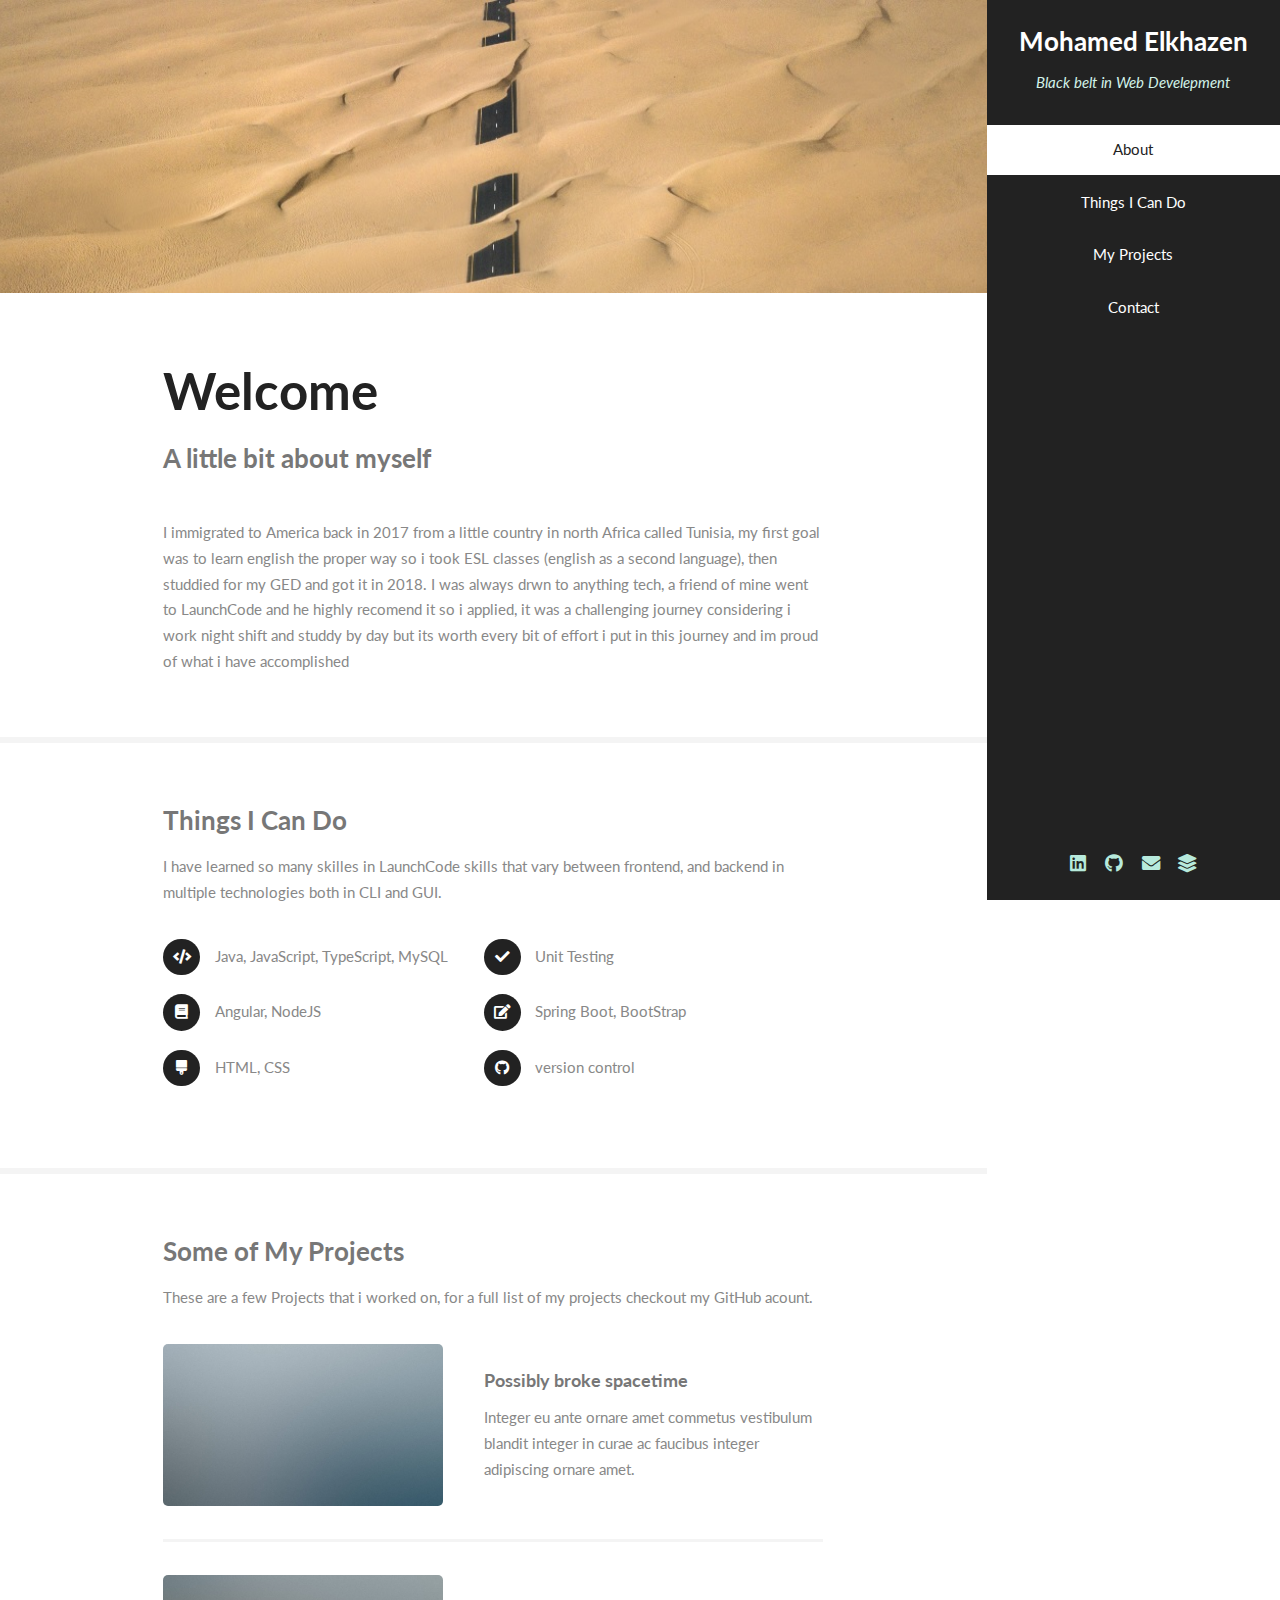
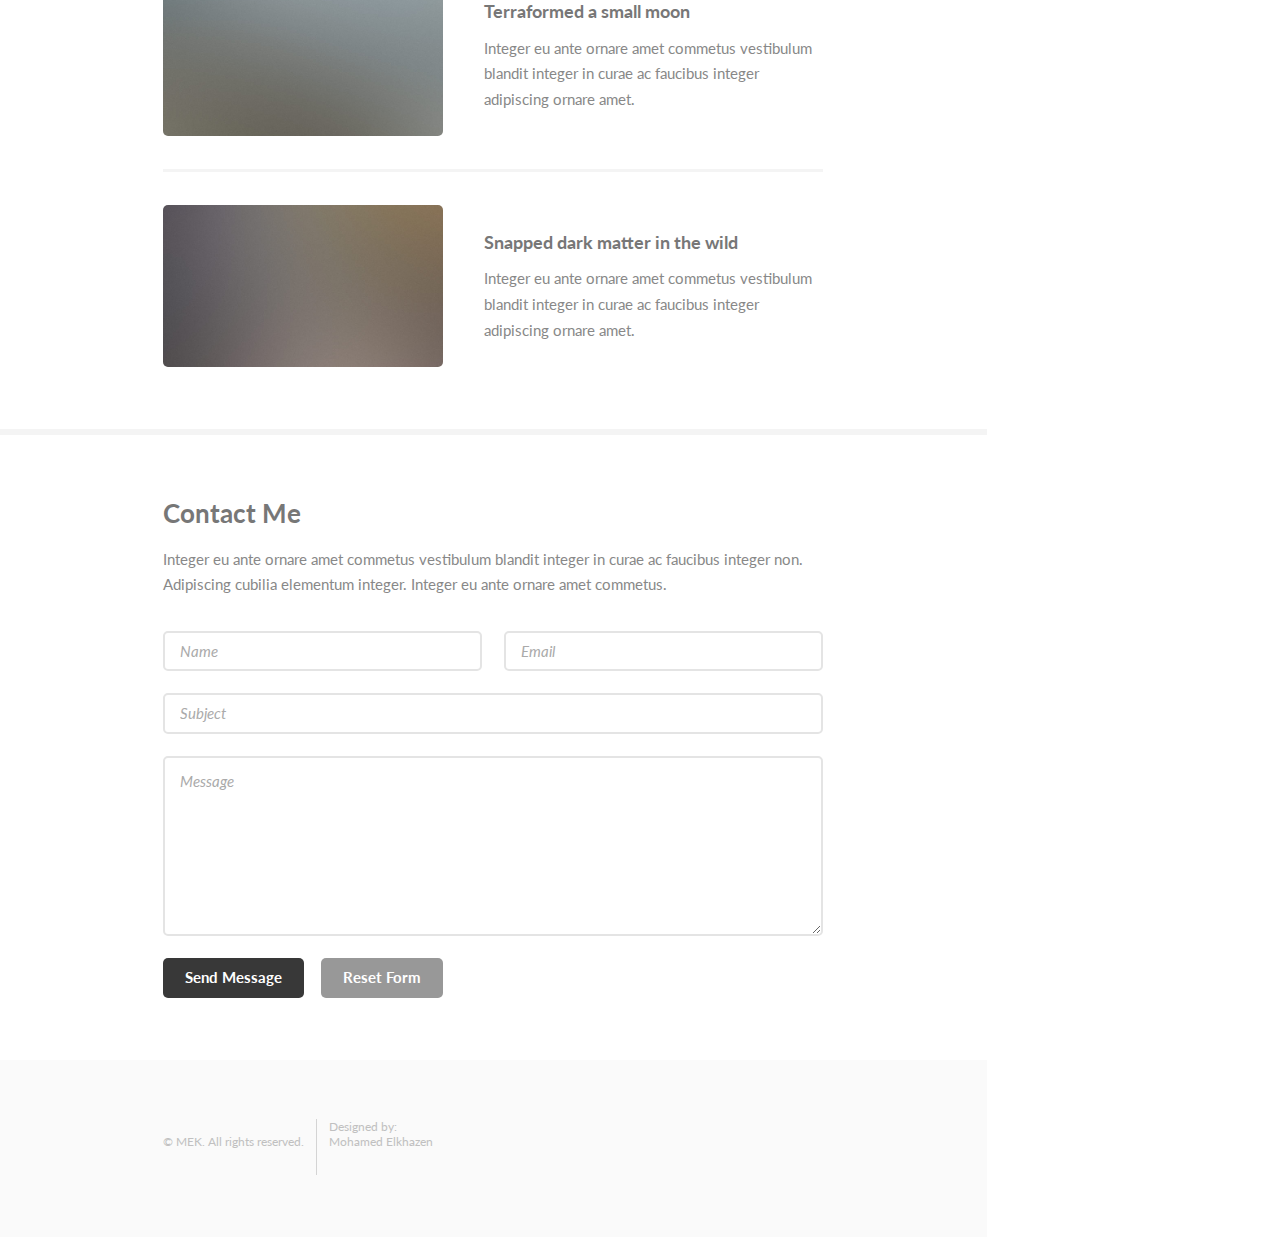
==== index.html @ ea508103 "first commit needs the projects added" ====
<!DOCTYPE HTML>

<html>
	<head>
		<title>Mohamed Elkahzen</title>
		<meta charset="utf-8" />
		<meta name="viewport" content="width=device-width, initial-scale=1, user-scalable=no" />
		<link rel="stylesheet" href="assets/css/main.css" />
	</head>
	<body class="is-preload">

		<!-- Header -->
			<section id="header">
				<header>
					<h1 id="logo"><a href="#">Mohamed Elkhazen</a></h1>
					<p>Black belt in Web Develepment</p>
				</header>
				<nav id="nav">
					<ul>
						<li><a href="#one" class="active">About</a></li>
						<li><a href="#two">Things I Can Do</a></li>
						<li><a href="#three">My Projects</a></li>
						<li><a href="#four">Contact</a></li>
					</ul>
				</nav>
				<footer>
					<ul class="icons">
						<li><a href="https://www.linkedin.com/in/mohamed-elkhazen-602060138/" target="_blank" class="icon brands fa-linkedin"><span class="label">Twitter</span></a></li>
						<li><a href="https://github.com/melkhazen" target="_blank" class="icon brands fa-github"><span class="label">Github</span></a></li>
						<li><a href="#" class="icon solid fa-envelope" target="_blank"><span class="label">Email</span></a></li>
						<li><a href="https://replit.com/@alerton1" target="_blank" class="icon solid fa-layer-group"><span class="label">Replit</span></a></li>
					</ul>
				</footer>
			</section>

		<!-- Wrapper -->
			<div id="wrapper">

				<!-- Main -->
					<div id="main">

						<!-- One -->
							<section id="one">
								<div class="image main" data-position="center">
									<img src="images/banner.jpg" alt="" />
								</div>
								<div class="container">
									<header class="major">
										<h2>Welcome</h2>
										<p>A little bit about myself</p>
									</header>
									<p>I immigrated to America back in 2017 from a little country in north Africa called Tunisia, my first goal was to learn english the proper way so i took ESL classes (english as a second language), then studdied for my GED and got it in 2018. I was always drwn to anything tech, a friend of mine went to LaunchCode and he highly recomend it so i applied, it was a challenging journey considering i work night shift and studdy by day but its worth every bit of effort i put in this journey and im proud of what i have accomplished</p>
								</div>
							</section>

						<!-- Two -->
							<section id="two">
								<div class="container">
									<h3>Things I Can Do</h3>
									<p>I have learned so many skilles in LaunchCode skills that vary between frontend, and backend in multiple technologies both in CLI and GUI.</p>
									<ul class="feature-icons">
										<li class="icon solid fa-code">Java, JavaScript, TypeScript, MySQL</li>
										<li class="icon solid fa-check">Unit Testing</li>
										<li class="icon solid fa-book">Angular, NodeJS </li>
										<li class="icon solid fa-edit">Spring Boot, BootStrap</li>
										<li class="icon solid fa-brush">HTML, CSS</li>
										<li class="icon brands fa-github">version control</li>
									</ul>
								</div>
							</section>

						<!-- Three -->
							<section id="three">
								<div class="container">
									<h3>Some of My Projects</h3>
									<p>These are a few Projects that i worked on, for a full list of my projects checkout my GitHub acount.</p>
									<div class="features">
										<article>
											<a href="#" class="image"><img src="images/pic01.jpg" alt="" /></a>
											<div class="inner">
												<h4>Possibly broke spacetime</h4>
												<p>Integer eu ante ornare amet commetus vestibulum blandit integer in curae ac faucibus integer adipiscing ornare amet.</p>
											</div>
										</article>
										<article>
											<a href="#" class="image"><img src="images/pic02.jpg" alt="" /></a>
											<div class="inner">
												<h4>Terraformed a small moon</h4>
												<p>Integer eu ante ornare amet commetus vestibulum blandit integer in curae ac faucibus integer adipiscing ornare amet.</p>
											</div>
										</article>
										<article>
											<a href="#" class="image"><img src="images/pic03.jpg" alt="" /></a>
											<div class="inner">
												<h4>Snapped dark matter in the wild</h4>
												<p>Integer eu ante ornare amet commetus vestibulum blandit integer in curae ac faucibus integer adipiscing ornare amet.</p>
											</div>
										</article>
									</div>
								</div>
							</section>

						<!-- Four -->
							<section id="four">
								<div class="container">
									<h3>Contact Me</h3>
									<p>Integer eu ante ornare amet commetus vestibulum blandit integer in curae ac faucibus integer non. Adipiscing cubilia elementum integer. Integer eu ante ornare amet commetus.</p>
									<form method="post" action="#">
										<div class="row gtr-uniform">
											<div class="col-6 col-12-xsmall"><input type="text" name="name" id="name" placeholder="Name" /></div>
											<div class="col-6 col-12-xsmall"><input type="email" name="email" id="email" placeholder="Email" /></div>
											<div class="col-12"><input type="text" name="subject" id="subject" placeholder="Subject" /></div>
											<div class="col-12"><textarea name="message" id="message" placeholder="Message" rows="6"></textarea></div>
											<div class="col-12">
												<ul class="actions">
													<li><input type="submit" class="primary" value="Send Message" /></li>
													<li><input type="reset" value="Reset Form" /></li>
												</ul>
											</div>
										</div>
									</form>
								</div>
							</section>



					</div>

				<!-- Footer -->
					<section id="footer">
						<div class="container">
							<ul class="copyright">
								<li>&copy; MEK. All rights reserved.</li><li>Designed by: <p>Mohamed Elkhazen</p>
							</ul>
						</div>
					</section>

			</div>

		<!-- Scripts -->
			<script src="assets/js/jquery.min.js"></script>
			<script src="assets/js/jquery.scrollex.min.js"></script>
			<script src="assets/js/jquery.scrolly.min.js"></script>
			<script src="assets/js/browser.min.js"></script>
			<script src="assets/js/breakpoints.min.js"></script>
			<script src="assets/js/util.js"></script>
			<script src="assets/js/main.js"></script>

	</body>
</html>
---- assets/css/main.css ----
@import url("fontawesome-all.min.css");
@import url("https://fonts.googleapis.com/css?family=Lato:400,400italic,700,700italic|Source+Code+Pro:400");



html, body, div, span, applet, object,
iframe, h1, h2, h3, h4, h5, h6, p, blockquote,
pre, a, abbr, acronym, address, big, cite,
code, del, dfn, em, img, ins, kbd, q, s, samp,
small, strike, strong, sub, sup, tt, var, b,
u, i, center, dl, dt, dd, ol, ul, li, fieldset,
form, label, legend, table, caption, tbody,
tfoot, thead, tr, th, td, article, aside,
canvas, details, embed, figure, figcaption,
footer, header, hgroup, menu, nav, output, ruby,
section, summary, time, mark, audio, video {
	margin: 0;
	padding: 0;
	border: 0;
	font-size: 100%;
	font: inherit;
	vertical-align: baseline;}

article, aside, details, figcaption, figure,
footer, header, hgroup, menu, nav, section {
	display: block;}

body {
	line-height: 1;
}

ol, ul {
	list-style: none;
}

blockquote, q {
	quotes: none;
}

	blockquote:before, blockquote:after, q:before, q:after {
		content: '';
		content: none;
	}

table {
	border-collapse: collapse;
	border-spacing: 0;
}

body {
	-webkit-text-size-adjust: none;
}

mark {
	background-color: transparent;
	color: inherit;
}

input::-moz-focus-inner {
	border: 0;
	padding: 0;
}

input, select, textarea {
	-moz-appearance: none;
	-webkit-appearance: none;
	-ms-appearance: none;
	appearance: none;
}

/* Basic */

	html {
		box-sizing: border-box;
	}

	*, *:before, *:after {
		box-sizing: inherit;
	}

	body {
		background: #fff;
	}

		body.is-preload *, body.is-preload *:before, body.is-preload *:after {
			-moz-animation: none !important;
			-webkit-animation: none !important;
			-ms-animation: none !important;
			animation: none !important;
			-moz-transition: none !important;
			-webkit-transition: none !important;
			-ms-transition: none !important;
			transition: none !important;
		}

	body, input, select, textarea {
		color: #888;
		font-family: "Lato", sans-serif;
		font-size: 16pt;
		font-weight: 400;
		line-height: 1.75em;
	}

	a {
		-moz-transition: color 0.2s ease-in-out, border-color 0.2s ease-in-out;
		-webkit-transition: color 0.2s ease-in-out, border-color 0.2s ease-in-out;
		-ms-transition: color 0.2s ease-in-out, border-color 0.2s ease-in-out;
		transition: color 0.2s ease-in-out, border-color 0.2s ease-in-out;
		border-bottom: solid 1px #e4e4e4;
		color: inherit;
		text-decoration: none;
	}

		a:hover {
			border-bottom-color: transparent;
			color: #222 !important;
		}

	strong, b {
		color: #777;
		font-weight: 700;
	}

	em, i {
		font-style: italic;
	}

	p {
		margin: 0 0 2.25em 0;
	}

	h1, h2, h3, h4, h5, h6 {
		color: #777;
		font-weight: 700;
		line-height: 1em;
		margin: 0 0 0.5625em 0;
	}

		h1 a, h2 a, h3 a, h4 a, h5 a, h6 a {
			border: 0;
			color: inherit;
			text-decoration: none;
		}

	h2 {
		font-size: 2em;
		line-height: 1.5em;
	}

	h3 {
		font-size: 1.75em;
		line-height: 1.5em;
	}

	h4 {
		font-size: 1.25em;
		line-height: 1.5em;
	}

	h5 {
		font-size: 0.9em;
		line-height: 1.5em;
	}

	h6 {
		font-size: 0.7em;
		line-height: 1.5em;
	}

	sub {
		font-size: 0.8em;
		position: relative;
		top: 0.5em;
	}

	sup {
		font-size: 0.8em;
		position: relative;
		top: -0.5em;
	}

	hr {
		border: 0;
		border-bottom: solid 2px #f4f4f4;
		margin: 2.25em 0;
	}

		hr.major {
			margin: 3.375em 0;
		}

	blockquote {
		border-left: solid 8px #e4e4e4;
		font-style: italic;
		margin: 0 0 2.25em 0;
		padding: 0.5em 0 0.5em 2em;
	}

	code {
		background: #555;
		border-radius: 5px;
		color: #fff;
		font-family: "Source Code Pro", monospace;
		font-size: 0.9em;
		margin: 0 0.25em;
		padding: 0.25em 0.65em;
	}

	pre {
		font-family: "Source Code Pro", monospace;
		font-size: 0.9em;
		margin: 0 0 2.25em 0;
	}

		pre code {
			-webkit-overflow-scrolling: touch;
			display: block;
			line-height: 1.5em;
			overflow-x: auto;
			padding: 1em 1.5em;
		}

	.align-left {
		text-align: left;
	}

	.align-center {
		text-align: center;
	}

	.align-right {
		text-align: right;
	}

/* Row */

	.row {
		display: flex;
		flex-wrap: wrap;
		box-sizing: border-box;
		align-items: stretch;
	}

		.row > * {
			box-sizing: border-box;
		}

		.row.gtr-uniform > * > :last-child {
			margin-bottom: 0;
		}

		.row.aln-left {
			justify-content: flex-start;
		}

		.row.aln-center {
			justify-content: center;
		}

		.row.aln-right {
			justify-content: flex-end;
		}

		.row.aln-top {
			align-items: flex-start;
		}

		.row.aln-middle {
			align-items: center;
		}

		.row.aln-bottom {
			align-items: flex-end;
		}

		.row > .imp {
			order: -1;
		}

		.row > .col-1 {
			width: 8.33333%;
		}

		.row > .off-1 {
			margin-left: 8.33333%;
		}

		.row > .col-2 {
			width: 16.66667%;
		}

		.row > .off-2 {
			margin-left: 16.66667%;
		}

		.row > .col-3 {
			width: 25%;
		}

		.row > .off-3 {
			margin-left: 25%;
		}

		.row > .col-4 {
			width: 33.33333%;
		}

		.row > .off-4 {
			margin-left: 33.33333%;
		}

		.row > .col-5 {
			width: 41.66667%;
		}

		.row > .off-5 {
			margin-left: 41.66667%;
		}

		.row > .col-6 {
			width: 50%;
		}

		.row > .off-6 {
			margin-left: 50%;
		}

		.row > .col-7 {
			width: 58.33333%;
		}

		.row > .off-7 {
			margin-left: 58.33333%;
		}

		.row > .col-8 {
			width: 66.66667%;
		}

		.row > .off-8 {
			margin-left: 66.66667%;
		}

		.row > .col-9 {
			width: 75%;
		}

		.row > .off-9 {
			margin-left: 75%;
		}

		.row > .col-10 {
			width: 83.33333%;
		}

		.row > .off-10 {
			margin-left: 83.33333%;
		}

		.row > .col-11 {
			width: 91.66667%;
		}

		.row > .off-11 {
			margin-left: 91.66667%;
		}

		.row > .col-12 {
			width: 100%;
		}

		.row > .off-12 {
			margin-left: 100%;
		}

		.row.gtr-0 {
			margin-top: 0;
			margin-left: 0em;
		}

			.row.gtr-0 > * {
				padding: 0 0 0 0em;
			}

			.row.gtr-0.gtr-uniform {
				margin-top: 0em;
			}

				.row.gtr-0.gtr-uniform > * {
					padding-top: 0em;
				}

		.row.gtr-25 {
			margin-top: 0;
			margin-left: -0.5em;
		}

			.row.gtr-25 > * {
				padding: 0 0 0 0.5em;
			}

			.row.gtr-25.gtr-uniform {
				margin-top: -0.5em;
			}

				.row.gtr-25.gtr-uniform > * {
					padding-top: 0.5em;
				}

		.row.gtr-50 {
			margin-top: 0;
			margin-left: -1em;
		}

			.row.gtr-50 > * {
				padding: 0 0 0 1em;
			}

			.row.gtr-50.gtr-uniform {
				margin-top: -1em;
			}

				.row.gtr-50.gtr-uniform > * {
					padding-top: 1em;
				}

		.row {
			margin-top: 0;
			margin-left: -2em;
		}

			.row > * {
				padding: 0 0 0 2em;
			}

			.row.gtr-uniform {
				margin-top: -2em;
			}

				.row.gtr-uniform > * {
					padding-top: 2em;
				}

		.row.gtr-150 {
			margin-top: 0;
			margin-left: -3em;
		}

			.row.gtr-150 > * {
				padding: 0 0 0 3em;
			}

			.row.gtr-150.gtr-uniform {
				margin-top: -3em;
			}

				.row.gtr-150.gtr-uniform > * {
					padding-top: 3em;
				}

		.row.gtr-200 {
			margin-top: 0;
			margin-left: -4em;
		}

			.row.gtr-200 > * {
				padding: 0 0 0 4em;
			}

			.row.gtr-200.gtr-uniform {
				margin-top: -4em;
			}

				.row.gtr-200.gtr-uniform > * {
					padding-top: 4em;
				}

		@media screen and (max-width: 1680px) {

			.row {
				display: flex;
				flex-wrap: wrap;
				box-sizing: border-box;
				align-items: stretch;
			}

				.row > * {
					box-sizing: border-box;
				}

				.row.gtr-uniform > * > :last-child {
					margin-bottom: 0;
				}

				.row.aln-left {
					justify-content: flex-start;
				}

				.row.aln-center {
					justify-content: center;
				}

				.row.aln-right {
					justify-content: flex-end;
				}

				.row.aln-top {
					align-items: flex-start;
				}

				.row.aln-middle {
					align-items: center;
				}

				.row.aln-bottom {
					align-items: flex-end;
				}

				.row > .imp-xlarge {
					order: -1;
				}

				.row > .col-1-xlarge {
					width: 8.33333%;
				}

				.row > .off-1-xlarge {
					margin-left: 8.33333%;
				}

				.row > .col-2-xlarge {
					width: 16.66667%;
				}

				.row > .off-2-xlarge {
					margin-left: 16.66667%;
				}

				.row > .col-3-xlarge {
					width: 25%;
				}

				.row > .off-3-xlarge {
					margin-left: 25%;
				}

				.row > .col-4-xlarge {
					width: 33.33333%;
				}

				.row > .off-4-xlarge {
					margin-left: 33.33333%;
				}

				.row > .col-5-xlarge {
					width: 41.66667%;
				}

				.row > .off-5-xlarge {
					margin-left: 41.66667%;
				}

				.row > .col-6-xlarge {
					width: 50%;
				}

				.row > .off-6-xlarge {
					margin-left: 50%;
				}

				.row > .col-7-xlarge {
					width: 58.33333%;
				}

				.row > .off-7-xlarge {
					margin-left: 58.33333%;
				}

				.row > .col-8-xlarge {
					width: 66.66667%;
				}

				.row > .off-8-xlarge {
					margin-left: 66.66667%;
				}

				.row > .col-9-xlarge {
					width: 75%;
				}

				.row > .off-9-xlarge {
					margin-left: 75%;
				}

				.row > .col-10-xlarge {
					width: 83.33333%;
				}

				.row > .off-10-xlarge {
					margin-left: 83.33333%;
				}

				.row > .col-11-xlarge {
					width: 91.66667%;
				}

				.row > .off-11-xlarge {
					margin-left: 91.66667%;
				}

				.row > .col-12-xlarge {
					width: 100%;
				}

				.row > .off-12-xlarge {
					margin-left: 100%;
				}

				.row.gtr-0 {
					margin-top: 0;
					margin-left: 0em;
				}

					.row.gtr-0 > * {
						padding: 0 0 0 0em;
					}

					.row.gtr-0.gtr-uniform {
						margin-top: 0em;
					}

						.row.gtr-0.gtr-uniform > * {
							padding-top: 0em;
						}

				.row.gtr-25 {
					margin-top: 0;
					margin-left: -0.5em;
				}

					.row.gtr-25 > * {
						padding: 0 0 0 0.5em;
					}

					.row.gtr-25.gtr-uniform {
						margin-top: -0.5em;
					}

						.row.gtr-25.gtr-uniform > * {
							padding-top: 0.5em;
						}

				.row.gtr-50 {
					margin-top: 0;
					margin-left: -1em;
				}

					.row.gtr-50 > * {
						padding: 0 0 0 1em;
					}

					.row.gtr-50.gtr-uniform {
						margin-top: -1em;
					}

						.row.gtr-50.gtr-uniform > * {
							padding-top: 1em;
						}

				.row {
					margin-top: 0;
					margin-left: -2em;
				}

					.row > * {
						padding: 0 0 0 2em;
					}

					.row.gtr-uniform {
						margin-top: -2em;
					}

						.row.gtr-uniform > * {
							padding-top: 2em;
						}

				.row.gtr-150 {
					margin-top: 0;
					margin-left: -3em;
				}

					.row.gtr-150 > * {
						padding: 0 0 0 3em;
					}

					.row.gtr-150.gtr-uniform {
						margin-top: -3em;
					}

						.row.gtr-150.gtr-uniform > * {
							padding-top: 3em;
						}

				.row.gtr-200 {
					margin-top: 0;
					margin-left: -4em;
				}

					.row.gtr-200 > * {
						padding: 0 0 0 4em;
					}

					.row.gtr-200.gtr-uniform {
						margin-top: -4em;
					}

						.row.gtr-200.gtr-uniform > * {
							padding-top: 4em;
						}

		}

		@media screen and (max-width: 1280px) {

			.row {
				display: flex;
				flex-wrap: wrap;
				box-sizing: border-box;
				align-items: stretch;
			}

				.row > * {
					box-sizing: border-box;
				}

				.row.gtr-uniform > * > :last-child {
					margin-bottom: 0;
				}

				.row.aln-left {
					justify-content: flex-start;
				}

				.row.aln-center {
					justify-content: center;
				}

				.row.aln-right {
					justify-content: flex-end;
				}

				.row.aln-top {
					align-items: flex-start;
				}

				.row.aln-middle {
					align-items: center;
				}

				.row.aln-bottom {
					align-items: flex-end;
				}

				.row > .imp-large {
					order: -1;
				}

				.row > .col-1-large {
					width: 8.33333%;
				}

				.row > .off-1-large {
					margin-left: 8.33333%;
				}

				.row > .col-2-large {
					width: 16.66667%;
				}

				.row > .off-2-large {
					margin-left: 16.66667%;
				}

				.row > .col-3-large {
					width: 25%;
				}

				.row > .off-3-large {
					margin-left: 25%;
				}

				.row > .col-4-large {
					width: 33.33333%;
				}

				.row > .off-4-large {
					margin-left: 33.33333%;
				}

				.row > .col-5-large {
					width: 41.66667%;
				}

				.row > .off-5-large {
					margin-left: 41.66667%;
				}

				.row > .col-6-large {
					width: 50%;
				}

				.row > .off-6-large {
					margin-left: 50%;
				}

				.row > .col-7-large {
					width: 58.33333%;
				}

				.row > .off-7-large {
					margin-left: 58.33333%;
				}

				.row > .col-8-large {
					width: 66.66667%;
				}

				.row > .off-8-large {
					margin-left: 66.66667%;
				}

				.row > .col-9-large {
					width: 75%;
				}

				.row > .off-9-large {
					margin-left: 75%;
				}

				.row > .col-10-large {
					width: 83.33333%;
				}

				.row > .off-10-large {
					margin-left: 83.33333%;
				}

				.row > .col-11-large {
					width: 91.66667%;
				}

				.row > .off-11-large {
					margin-left: 91.66667%;
				}

				.row > .col-12-large {
					width: 100%;
				}

				.row > .off-12-large {
					margin-left: 100%;
				}

				.row.gtr-0 {
					margin-top: 0;
					margin-left: 0em;
				}

					.row.gtr-0 > * {
						padding: 0 0 0 0em;
					}

					.row.gtr-0.gtr-uniform {
						margin-top: 0em;
					}

						.row.gtr-0.gtr-uniform > * {
							padding-top: 0em;
						}

				.row.gtr-25 {
					margin-top: 0;
					margin-left: -0.375em;
				}

					.row.gtr-25 > * {
						padding: 0 0 0 0.375em;
					}

					.row.gtr-25.gtr-uniform {
						margin-top: -0.375em;
					}

						.row.gtr-25.gtr-uniform > * {
							padding-top: 0.375em;
						}

				.row.gtr-50 {
					margin-top: 0;
					margin-left: -0.75em;
				}

					.row.gtr-50 > * {
						padding: 0 0 0 0.75em;
					}

					.row.gtr-50.gtr-uniform {
						margin-top: -0.75em;
					}

						.row.gtr-50.gtr-uniform > * {
							padding-top: 0.75em;
						}

				.row {
					margin-top: 0;
					margin-left: -1.5em;
				}

					.row > * {
						padding: 0 0 0 1.5em;
					}

					.row.gtr-uniform {
						margin-top: -1.5em;
					}

						.row.gtr-uniform > * {
							padding-top: 1.5em;
						}

				.row.gtr-150 {
					margin-top: 0;
					margin-left: -2.25em;
				}

					.row.gtr-150 > * {
						padding: 0 0 0 2.25em;
					}

					.row.gtr-150.gtr-uniform {
						margin-top: -2.25em;
					}

						.row.gtr-150.gtr-uniform > * {
							padding-top: 2.25em;
						}

				.row.gtr-200 {
					margin-top: 0;
					margin-left: -3em;
				}

					.row.gtr-200 > * {
						padding: 0 0 0 3em;
					}

					.row.gtr-200.gtr-uniform {
						margin-top: -3em;
					}

						.row.gtr-200.gtr-uniform > * {
							padding-top: 3em;
						}

		}

		@media screen and (max-width: 1024px) {

			.row {
				display: flex;
				flex-wrap: wrap;
				box-sizing: border-box;
				align-items: stretch;
			}

				.row > * {
					box-sizing: border-box;
				}

				.row.gtr-uniform > * > :last-child {
					margin-bottom: 0;
				}

				.row.aln-left {
					justify-content: flex-start;
				}

				.row.aln-center {
					justify-content: center;
				}

				.row.aln-right {
					justify-content: flex-end;
				}

				.row.aln-top {
					align-items: flex-start;
				}

				.row.aln-middle {
					align-items: center;
				}

				.row.aln-bottom {
					align-items: flex-end;
				}

				.row > .imp-medium {
					order: -1;
				}

				.row > .col-1-medium {
					width: 8.33333%;
				}

				.row > .off-1-medium {
					margin-left: 8.33333%;
				}

				.row > .col-2-medium {
					width: 16.66667%;
				}

				.row > .off-2-medium {
					margin-left: 16.66667%;
				}

				.row > .col-3-medium {
					width: 25%;
				}

				.row > .off-3-medium {
					margin-left: 25%;
				}

				.row > .col-4-medium {
					width: 33.33333%;
				}

				.row > .off-4-medium {
					margin-left: 33.33333%;
				}

				.row > .col-5-medium {
					width: 41.66667%;
				}

				.row > .off-5-medium {
					margin-left: 41.66667%;
				}

				.row > .col-6-medium {
					width: 50%;
				}

				.row > .off-6-medium {
					margin-left: 50%;
				}

				.row > .col-7-medium {
					width: 58.33333%;
				}

				.row > .off-7-medium {
					margin-left: 58.33333%;
				}

				.row > .col-8-medium {
					width: 66.66667%;
				}

				.row > .off-8-medium {
					margin-left: 66.66667%;
				}

				.row > .col-9-medium {
					width: 75%;
				}

				.row > .off-9-medium {
					margin-left: 75%;
				}

				.row > .col-10-medium {
					width: 83.33333%;
				}

				.row > .off-10-medium {
					margin-left: 83.33333%;
				}

				.row > .col-11-medium {
					width: 91.66667%;
				}

				.row > .off-11-medium {
					margin-left: 91.66667%;
				}

				.row > .col-12-medium {
					width: 100%;
				}

				.row > .off-12-medium {
					margin-left: 100%;
				}

				.row.gtr-0 {
					margin-top: 0;
					margin-left: 0em;
				}

					.row.gtr-0 > * {
						padding: 0 0 0 0em;
					}

					.row.gtr-0.gtr-uniform {
						margin-top: 0em;
					}

						.row.gtr-0.gtr-uniform > * {
							padding-top: 0em;
						}

				.row.gtr-25 {
					margin-top: 0;
					margin-left: -0.375em;
				}

					.row.gtr-25 > * {
						padding: 0 0 0 0.375em;
					}

					.row.gtr-25.gtr-uniform {
						margin-top: -0.375em;
					}

						.row.gtr-25.gtr-uniform > * {
							padding-top: 0.375em;
						}

				.row.gtr-50 {
					margin-top: 0;
					margin-left: -0.75em;
				}

					.row.gtr-50 > * {
						padding: 0 0 0 0.75em;
					}

					.row.gtr-50.gtr-uniform {
						margin-top: -0.75em;
					}

						.row.gtr-50.gtr-uniform > * {
							padding-top: 0.75em;
						}

				.row {
					margin-top: 0;
					margin-left: -1.5em;
				}

					.row > * {
						padding: 0 0 0 1.5em;
					}

					.row.gtr-uniform {
						margin-top: -1.5em;
					}

						.row.gtr-uniform > * {
							padding-top: 1.5em;
						}

				.row.gtr-150 {
					margin-top: 0;
					margin-left: -2.25em;
				}

					.row.gtr-150 > * {
						padding: 0 0 0 2.25em;
					}

					.row.gtr-150.gtr-uniform {
						margin-top: -2.25em;
					}

						.row.gtr-150.gtr-uniform > * {
							padding-top: 2.25em;
						}

				.row.gtr-200 {
					margin-top: 0;
					margin-left: -3em;
				}

					.row.gtr-200 > * {
						padding: 0 0 0 3em;
					}

					.row.gtr-200.gtr-uniform {
						margin-top: -3em;
					}

						.row.gtr-200.gtr-uniform > * {
							padding-top: 3em;
						}

		}

		@media screen and (max-width: 736px) {

			.row {
				display: flex;
				flex-wrap: wrap;
				box-sizing: border-box;
				align-items: stretch;
			}

				.row > * {
					box-sizing: border-box;
				}

				.row.gtr-uniform > * > :last-child {
					margin-bottom: 0;
				}

				.row.aln-left {
					justify-content: flex-start;
				}

				.row.aln-center {
					justify-content: center;
				}

				.row.aln-right {
					justify-content: flex-end;
				}

				.row.aln-top {
					align-items: flex-start;
				}

				.row.aln-middle {
					align-items: center;
				}

				.row.aln-bottom {
					align-items: flex-end;
				}

				.row > .imp-small {
					order: -1;
				}

				.row > .col-1-small {
					width: 8.33333%;
				}

				.row > .off-1-small {
					margin-left: 8.33333%;
				}

				.row > .col-2-small {
					width: 16.66667%;
				}

				.row > .off-2-small {
					margin-left: 16.66667%;
				}

				.row > .col-3-small {
					width: 25%;
				}

				.row > .off-3-small {
					margin-left: 25%;
				}

				.row > .col-4-small {
					width: 33.33333%;
				}

				.row > .off-4-small {
					margin-left: 33.33333%;
				}

				.row > .col-5-small {
					width: 41.66667%;
				}

				.row > .off-5-small {
					margin-left: 41.66667%;
				}

				.row > .col-6-small {
					width: 50%;
				}

				.row > .off-6-small {
					margin-left: 50%;
				}

				.row > .col-7-small {
					width: 58.33333%;
				}

				.row > .off-7-small {
					margin-left: 58.33333%;
				}

				.row > .col-8-small {
					width: 66.66667%;
				}

				.row > .off-8-small {
					margin-left: 66.66667%;
				}

				.row > .col-9-small {
					width: 75%;
				}

				.row > .off-9-small {
					margin-left: 75%;
				}

				.row > .col-10-small {
					width: 83.33333%;
				}

				.row > .off-10-small {
					margin-left: 83.33333%;
				}

				.row > .col-11-small {
					width: 91.66667%;
				}

				.row > .off-11-small {
					margin-left: 91.66667%;
				}

				.row > .col-12-small {
					width: 100%;
				}

				.row > .off-12-small {
					margin-left: 100%;
				}

				.row.gtr-0 {
					margin-top: 0;
					margin-left: 0em;
				}

					.row.gtr-0 > * {
						padding: 0 0 0 0em;
					}

					.row.gtr-0.gtr-uniform {
						margin-top: 0em;
					}

						.row.gtr-0.gtr-uniform > * {
							padding-top: 0em;
						}

				.row.gtr-25 {
					margin-top: 0;
					margin-left: -0.3125em;
				}

					.row.gtr-25 > * {
						padding: 0 0 0 0.3125em;
					}

					.row.gtr-25.gtr-uniform {
						margin-top: -0.3125em;
					}

						.row.gtr-25.gtr-uniform > * {
							padding-top: 0.3125em;
						}

				.row.gtr-50 {
					margin-top: 0;
					margin-left: -0.625em;
				}

					.row.gtr-50 > * {
						padding: 0 0 0 0.625em;
					}

					.row.gtr-50.gtr-uniform {
						margin-top: -0.625em;
					}

						.row.gtr-50.gtr-uniform > * {
							padding-top: 0.625em;
						}

				.row {
					margin-top: 0;
					margin-left: -1.25em;
				}

					.row > * {
						padding: 0 0 0 1.25em;
					}

					.row.gtr-uniform {
						margin-top: -1.25em;
					}

						.row.gtr-uniform > * {
							padding-top: 1.25em;
						}

				.row.gtr-150 {
					margin-top: 0;
					margin-left: -1.875em;
				}

					.row.gtr-150 > * {
						padding: 0 0 0 1.875em;
					}

					.row.gtr-150.gtr-uniform {
						margin-top: -1.875em;
					}

						.row.gtr-150.gtr-uniform > * {
							padding-top: 1.875em;
						}

				.row.gtr-200 {
					margin-top: 0;
					margin-left: -2.5em;
				}

					.row.gtr-200 > * {
						padding: 0 0 0 2.5em;
					}

					.row.gtr-200.gtr-uniform {
						margin-top: -2.5em;
					}

						.row.gtr-200.gtr-uniform > * {
							padding-top: 2.5em;
						}

		}

		@media screen and (max-width: 480px) {

			.row {
				display: flex;
				flex-wrap: wrap;
				box-sizing: border-box;
				align-items: stretch;
			}

				.row > * {
					box-sizing: border-box;
				}

				.row.gtr-uniform > * > :last-child {
					margin-bottom: 0;
				}

				.row.aln-left {
					justify-content: flex-start;
				}

				.row.aln-center {
					justify-content: center;
				}

				.row.aln-right {
					justify-content: flex-end;
				}

				.row.aln-top {
					align-items: flex-start;
				}

				.row.aln-middle {
					align-items: center;
				}

				.row.aln-bottom {
					align-items: flex-end;
				}

				.row > .imp-xsmall {
					order: -1;
				}

				.row > .col-1-xsmall {
					width: 8.33333%;
				}

				.row > .off-1-xsmall {
					margin-left: 8.33333%;
				}

				.row > .col-2-xsmall {
					width: 16.66667%;
				}

				.row > .off-2-xsmall {
					margin-left: 16.66667%;
				}

				.row > .col-3-xsmall {
					width: 25%;
				}

				.row > .off-3-xsmall {
					margin-left: 25%;
				}

				.row > .col-4-xsmall {
					width: 33.33333%;
				}

				.row > .off-4-xsmall {
					margin-left: 33.33333%;
				}

				.row > .col-5-xsmall {
					width: 41.66667%;
				}

				.row > .off-5-xsmall {
					margin-left: 41.66667%;
				}

				.row > .col-6-xsmall {
					width: 50%;
				}

				.row > .off-6-xsmall {
					margin-left: 50%;
				}

				.row > .col-7-xsmall {
					width: 58.33333%;
				}

				.row > .off-7-xsmall {
					margin-left: 58.33333%;
				}

				.row > .col-8-xsmall {
					width: 66.66667%;
				}

				.row > .off-8-xsmall {
					margin-left: 66.66667%;
				}

				.row > .col-9-xsmall {
					width: 75%;
				}

				.row > .off-9-xsmall {
					margin-left: 75%;
				}

				.row > .col-10-xsmall {
					width: 83.33333%;
				}

				.row > .off-10-xsmall {
					margin-left: 83.33333%;
				}

				.row > .col-11-xsmall {
					width: 91.66667%;
				}

				.row > .off-11-xsmall {
					margin-left: 91.66667%;
				}

				.row > .col-12-xsmall {
					width: 100%;
				}

				.row > .off-12-xsmall {
					margin-left: 100%;
				}

				.row.gtr-0 {
					margin-top: 0;
					margin-left: 0em;
				}

					.row.gtr-0 > * {
						padding: 0 0 0 0em;
					}

					.row.gtr-0.gtr-uniform {
						margin-top: 0em;
					}

						.row.gtr-0.gtr-uniform > * {
							padding-top: 0em;
						}

				.row.gtr-25 {
					margin-top: 0;
					margin-left: -0.3125em;
				}

					.row.gtr-25 > * {
						padding: 0 0 0 0.3125em;
					}

					.row.gtr-25.gtr-uniform {
						margin-top: -0.3125em;
					}

						.row.gtr-25.gtr-uniform > * {
							padding-top: 0.3125em;
						}

				.row.gtr-50 {
					margin-top: 0;
					margin-left: -0.625em;
				}

					.row.gtr-50 > * {
						padding: 0 0 0 0.625em;
					}

					.row.gtr-50.gtr-uniform {
						margin-top: -0.625em;
					}

						.row.gtr-50.gtr-uniform > * {
							padding-top: 0.625em;
						}

				.row {
					margin-top: 0;
					margin-left: -1.25em;
				}

					.row > * {
						padding: 0 0 0 1.25em;
					}

					.row.gtr-uniform {
						margin-top: -1.25em;
					}

						.row.gtr-uniform > * {
							padding-top: 1.25em;
						}

				.row.gtr-150 {
					margin-top: 0;
					margin-left: -1.875em;
				}

					.row.gtr-150 > * {
						padding: 0 0 0 1.875em;
					}

					.row.gtr-150.gtr-uniform {
						margin-top: -1.875em;
					}

						.row.gtr-150.gtr-uniform > * {
							padding-top: 1.875em;
						}

				.row.gtr-200 {
					margin-top: 0;
					margin-left: -2.5em;
				}

					.row.gtr-200 > * {
						padding: 0 0 0 2.5em;
					}

					.row.gtr-200.gtr-uniform {
						margin-top: -2.5em;
					}

						.row.gtr-200.gtr-uniform > * {
							padding-top: 2.5em;
						}

		}

/* Container */

	.container {
		margin: 0 auto;
		max-width: calc(100% - 4.5em);
		width: 45em;
	}

		.container.xsmall {
			width: 11.25em;
		}

		.container.small {
			width: 22.5em;
		}

		.container.medium {
			width: 33.75em;
		}

		.container.large {
			width: 56.25em;
		}

		.container.xlarge {
			width: 67.5em;
		}

		.container.max {
			width: 100%;
		}

		@media screen and (max-width: 1024px) {

			.container {
				width: 100% !important;
			}

		}

		@media screen and (max-width: 480px) {

			.container {
				max-width: calc(100% - 3.375em);
			}

		}

/* Section/Article */

	section.special, article.special {
		text-align: center;
	}

	header p {
		color: #aaa;
		position: relative;
		margin: 0 0 1.6875em 0;
	}

	header h2 + p {
		font-size: 1.25em;
		margin-top: -0.5em;
		line-height: 1.5em;
	}

	header h3 + p {
		font-size: 1.1em;
		margin-top: -0.35em;
		line-height: 1.5em;
	}

	header h4 + p,
	header h5 + p,
	header h6 + p {
		font-size: 0.9em;
		margin-top: -0.25em;
		line-height: 1.5em;
	}

	header.major h2 {
		color: #222;
		font-size: 3.5em;
	}

		header.major h2 + p {
			color: #777;
			font-size: 1.75em;
			font-weight: 700;
			margin-top: -0.75em;
		}

/* Form */

	form {
		margin: 0 0 2.25em 0;
	}

	label {
		color: #777;
		display: block;
		font-size: 0.9em;
		font-weight: 700;
		margin: 0 0 1.125em 0;
	}

	input::-moz-focus-inner {
		border: 0;
		padding: 0;
	}

	input[type="text"],
	input[type="password"],
	input[type="email"],
	select,
	textarea {
		-moz-appearance: none;
		-webkit-appearance: none;
		-ms-appearance: none;
		appearance: none;
		border-radius: 5px;
		border: none;
		border: solid 2px #e4e4e4;
		color: inherit;
		display: block;
		outline: 0;
		padding: 0 1em;
		text-decoration: none;
		width: 100%;
	}

		input[type="text"]:invalid,
		input[type="password"]:invalid,
		input[type="email"]:invalid,
		select:invalid,
		textarea:invalid {
			box-shadow: none;
		}

		input[type="text"]:focus,
		input[type="password"]:focus,
		input[type="email"]:focus,
		select:focus,
		textarea:focus {
			border-color: #222;
		}

	select {
		background-image: url("data:image/svg+xml;charset=utf8,%3Csvg xmlns='http://www.w3.org/2000/svg' width='40' height='40' preserveAspectRatio='none' viewBox='0 0 40 40'%3E%3Cpath d='M9.4,12.3l10.4,10.4l10.4-10.4c0.2-0.2,0.5-0.4,0.9-0.4c0.3,0,0.6,0.1,0.9,0.4l3.3,3.3c0.2,0.2,0.4,0.5,0.4,0.9 c0,0.4-0.1,0.6-0.4,0.9L20.7,31.9c-0.2,0.2-0.5,0.4-0.9,0.4c-0.3,0-0.6-0.1-0.9-0.4L4.3,17.3c-0.2-0.2-0.4-0.5-0.4-0.9 c0-0.4,0.1-0.6,0.4-0.9l3.3-3.3c0.2-0.2,0.5-0.4,0.9-0.4S9.1,12.1,9.4,12.3z' fill='%23e4e4e4' /%3E%3C/svg%3E");
		background-size: 1.25em;
		background-repeat: no-repeat;
		background-position: calc(100% - 1em) center;
		height: 2.75em;
		padding-right: 2.75em;
		text-overflow: ellipsis;
	}

		select option {
			color: #777;
			background: #fff;
		}

		select:focus::-ms-value {
			background-color: transparent;
		}

		select::-ms-expand {
			display: none;
		}

	input[type="text"],
	input[type="password"],
	input[type="email"],
	select {
		height: 2.75em;
	}

	textarea {
		padding: 0.75em 1em;
	}

	input[type="checkbox"],
	input[type="radio"] {
		-moz-appearance: none;
		-webkit-appearance: none;
		-ms-appearance: none;
		appearance: none;
		display: block;
		float: left;
		margin-right: -2em;
		opacity: 0;
		width: 1em;
		z-index: -1;
	}

		input[type="checkbox"] + label,
		input[type="radio"] + label {
			text-decoration: none;
			color: #888;
			cursor: pointer;
			display: inline-block;
			font-size: 1em;
			font-weight: 400;
			padding-left: 2.4em;
			padding-right: 0.75em;
			position: relative;
		}

			input[type="checkbox"] + label:before,
			input[type="radio"] + label:before {
				-moz-osx-font-smoothing: grayscale;
				-webkit-font-smoothing: antialiased;
				display: inline-block;
				font-style: normal;
				font-variant: normal;
				text-rendering: auto;
				line-height: 1;
				text-transform: none !important;
				font-family: 'Font Awesome 5 Free';
				font-weight: 900;
			}

			input[type="checkbox"] + label:before,
			input[type="radio"] + label:before {
				background: #fafafa;
				border-radius: 5px;
				border: solid 2px #e4e4e4;
				content: '';
				display: inline-block;
				font-size: 0.8em;
				height: 2.0625em;
				left: 0;
				line-height: 2.0625em;
				position: absolute;
				text-align: center;
				top: 0;
				width: 2.0625em;
			}

		input[type="checkbox"]:checked + label:before,
		input[type="radio"]:checked + label:before {
			background: #989898;
			border-color: #989898;
			color: #ffffff;
			content: '\f00c';
		}

		input[type="checkbox"]:focus + label:before,
		input[type="radio"]:focus + label:before {
			border-color: #222;
		}

	input[type="checkbox"] + label:before {
		border-radius: 5px;
	}

	input[type="radio"] + label:before {
		border-radius: 100%;
	}

	::-webkit-input-placeholder {
		color: #aaa !important;
		font-style: italic;
		opacity: 1.0;
	}

	:-moz-placeholder {
		color: #aaa !important;
		font-style: italic;
		opacity: 1.0;
	}

	::-moz-placeholder {
		color: #aaa !important;
		font-style: italic;
		opacity: 1.0;
	}

	:-ms-input-placeholder {
		color: #aaa !important;
		font-style: italic;
		opacity: 1.0;
	}

/* Box */

	.box {
		border-radius: 5px;
		border: solid 2px #e4e4e4;
		margin-bottom: 2.25em;
		padding: 1.5em;
	}

		.box > :last-child,
		.box > :last-child > :last-child,
		.box > :last-child > :last-child > :last-child {
			margin-bottom: 0;
		}

		.box.alt {
			border: 0;
			border-radius: 0;
			padding: 0;
		}

/* Icon */

	.icon {
		text-decoration: none;
		border-bottom: none;
		position: relative;
	}

		.icon:before {
			-moz-osx-font-smoothing: grayscale;
			-webkit-font-smoothing: antialiased;
			display: inline-block;
			font-style: normal;
			font-variant: normal;
			text-rendering: auto;
			line-height: 1;
			text-transform: none !important;
			font-family: 'Font Awesome 5 Free';
			font-weight: 400;
		}

		.icon > .label {
			display: none;
		}

		.icon:before {
			line-height: inherit;
		}

		.icon.solid:before {
			font-weight: 900;
		}

		.icon.brands:before {
			font-family: 'Font Awesome 5 Brands';
		}

/* Image */

	.image {
		border-radius: 5px;
		border: 0;
		display: inline-block;
		position: relative;
	}

		.image[data-position] img {
			-moz-object-fit: cover;
			-webkit-object-fit: cover;
			-ms-object-fit: cover;
			object-fit: cover;
			display: block;
			position: absolute;
			top: 0;
			left: 0;
			width: 100%;
			height: 100%;
		}

		.image[data-position="top left"] img {
			-moz-object-position: top left;
			-webkit-object-position: top left;
			-ms-object-position: top left;
			object-position: top left;
		}

		.image[data-position="top"] img {
			-moz-object-position: top;
			-webkit-object-position: top;
			-ms-object-position: top;
			object-position: top;
		}

		.image[data-position="top right"] img {
			-moz-object-position: top right;
			-webkit-object-position: top right;
			-ms-object-position: top right;
			object-position: top right;
		}

		.image[data-position="right"] img {
			-moz-object-position: right;
			-webkit-object-position: right;
			-ms-object-position: right;
			object-position: right;
		}

		.image[data-position="bottom right"] img {
			-moz-object-position: bottom right;
			-webkit-object-position: bottom right;
			-ms-object-position: bottom right;
			object-position: bottom right;
		}

		.image[data-position="bottom"] img {
			-moz-object-position: bottom;
			-webkit-object-position: bottom;
			-ms-object-position: bottom;
			object-position: bottom;
		}

		.image[data-position="bottom left"] img {
			-moz-object-position: bottom left;
			-webkit-object-position: bottom left;
			-ms-object-position: bottom left;
			object-position: bottom left;
		}

		.image[data-position="left"] img {
			-moz-object-position: left;
			-webkit-object-position: left;
			-ms-object-position: left;
			object-position: left;
		}

		.image[data-position="center"] img {
			-moz-object-position: center;
			-webkit-object-position: center;
			-ms-object-position: center;
			object-position: center;
		}

		.image[data-position="25% 25%"] img {
			-moz-object-position: 25% 25%;
			-webkit-object-position: 25% 25%;
			-ms-object-position: 25% 25%;
			object-position: 25% 25%;
		}

		.image[data-position="75% 25%"] img {
			-moz-object-position: 75% 25%;
			-webkit-object-position: 75% 25%;
			-ms-object-position: 75% 25%;
			object-position: 75% 25%;
		}

		.image[data-position="75% 75%"] img {
			-moz-object-position: 75% 75%;
			-webkit-object-position: 75% 75%;
			-ms-object-position: 75% 75%;
			object-position: 75% 75%;
		}

		.image[data-position="25% 75%"] img {
			-moz-object-position: 25% 75%;
			-webkit-object-position: 25% 75%;
			-ms-object-position: 25% 75%;
			object-position: 25% 75%;
		}

		.image img {
			border-radius: 5px;
			display: block;
		}

		.image.left {
			float: left;
			margin: 0 2.5em 2em 0;
			top: 0.25em;
		}

		.image.right {
			float: right;
			margin: 0 0 2em 2.5em;
			top: 0.25em;
		}

		.image.fit {
			display: block;
			margin: 0 0 2.25em 0;
			width: 100%;
		}

			.image.fit img {
				display: block;
				width: 100%;
			}

		.image.avatar {
			border-radius: 100%;
			overflow: hidden;
		}

			.image.avatar img {
				border-radius: 100%;
				display: block;
				width: 100%;
			}

		.image.main {
			display: block;
			height: 20em;
			border-radius: 0;
		}

			.image.main img {
				border-radius: 0;
			}

/* List */

	ol {
		list-style: decimal;
		margin: 0 0 2.25em 0;
		padding-left: 1.25em;
	}

		ol li {
			padding-left: 0.25em;
		}

	ul {
		list-style: disc;
		margin: 0 0 2.25em 0;
		padding-left: 1em;
	}

		ul li {
			padding-left: 0.5em;
		}

		ul.alt {
			list-style: none;
			padding-left: 0;
		}

			ul.alt li {
				border-top: solid 2px #f4f4f4;
				padding: 0.5em 0;
			}

				ul.alt li:first-child {
					border-top: 0;
					padding-top: 0;
				}

	dl {
		margin: 0 0 2.25em 0;
	}

/* Actions */

	ul.actions {
		display: -moz-flex;
		display: -webkit-flex;
		display: -ms-flex;
		display: flex;
		cursor: default;
		list-style: none;
		margin-left: -1.125em;
		padding-left: 0;
	}

		ul.actions li {
			padding: 0 0 0 1.125em;
			vertical-align: middle;
		}

		ul.actions.special {
			-moz-justify-content: center;
			-webkit-justify-content: center;
			-ms-justify-content: center;
			justify-content: center;
			width: 100%;
			margin-left: 0;
		}

			ul.actions.special li:first-child {
				padding-left: 0;
			}

		ul.actions.stacked {
			-moz-flex-direction: column;
			-webkit-flex-direction: column;
			-ms-flex-direction: column;
			flex-direction: column;
			margin-left: 0;
		}

			ul.actions.stacked li {
				padding: 1.125em 0 0 0;
			}

				ul.actions.stacked li:first-child {
					padding-top: 0;
				}

		ul.actions.fit {
			width: calc(100% + 1.125em);
		}

			ul.actions.fit li {
				-moz-flex-grow: 1;
				-webkit-flex-grow: 1;
				-ms-flex-grow: 1;
				flex-grow: 1;
				-moz-flex-shrink: 1;
				-webkit-flex-shrink: 1;
				-ms-flex-shrink: 1;
				flex-shrink: 1;
				width: 100%;
			}

				ul.actions.fit li > * {
					width: 100%;
				}

			ul.actions.fit.stacked {
				width: 100%;
			}

		@media screen and (max-width: 480px) {

			ul.actions:not(.fixed) {
				-moz-flex-direction: column;
				-webkit-flex-direction: column;
				-ms-flex-direction: column;
				flex-direction: column;
				margin-left: 0;
				width: 100% !important;
			}

				ul.actions:not(.fixed) li {
					-moz-flex-grow: 1;
					-webkit-flex-grow: 1;
					-ms-flex-grow: 1;
					flex-grow: 1;
					-moz-flex-shrink: 1;
					-webkit-flex-shrink: 1;
					-ms-flex-shrink: 1;
					flex-shrink: 1;
					padding: 1.125em 0 0 0;
					text-align: center;
					width: 100%;
				}

					ul.actions:not(.fixed) li > * {
						width: 100%;
					}

					ul.actions:not(.fixed) li:first-child {
						padding-top: 0;
					}

					ul.actions:not(.fixed) li input[type="submit"],
					ul.actions:not(.fixed) li input[type="reset"],
					ul.actions:not(.fixed) li input[type="button"],
					ul.actions:not(.fixed) li button,
					ul.actions:not(.fixed) li .button {
						width: 100%;
					}

						ul.actions:not(.fixed) li input[type="submit"].icon:before,
						ul.actions:not(.fixed) li input[type="reset"].icon:before,
						ul.actions:not(.fixed) li input[type="button"].icon:before,
						ul.actions:not(.fixed) li button.icon:before,
						ul.actions:not(.fixed) li .button.icon:before {
							margin-left: -0.5rem;
						}

		}

/* Feature Icons */

	ul.feature-icons {
		list-style: none;
		padding-left: 0;
	}

		ul.feature-icons li {
			text-decoration: none;
			display: inline-block;
			margin: 0 0 1.6875em 0;
			padding: 0.35em 0 0 3.5em;
			position: relative;
			vertical-align: top;
			width: 48%;
		}

			ul.feature-icons li:before {
				-moz-osx-font-smoothing: grayscale;
				-webkit-font-smoothing: antialiased;
				display: inline-block;
				font-style: normal;
				font-variant: normal;
				text-rendering: auto;
				line-height: 1;
				text-transform: none !important;
				font-family: 'Font Awesome 5 Free';
				font-weight: 400;
			}

			ul.feature-icons li:before {
				background: #222;
				border-radius: 100%;
				color: #ffffff;
				display: block;
				height: 2.5em;
				left: 0;
				line-height: 2.5em;
				position: absolute;
				text-align: center;
				top: 0;
				width: 2.5em;
			}

/* Icons */

	ul.icons {
		cursor: default;
		list-style: none;
		padding-left: 0;
	}

		ul.icons li {
			display: inline-block;
			padding: 0 1em 0 0;
		}

			ul.icons li:last-child {
				padding-right: 0 !important;
			}

			ul.icons li .icon:before {
				font-size: 1.25em;
			}

/* Table */

	.table-wrapper {
		-webkit-overflow-scrolling: touch;
		overflow-x: auto;
	}

	table {
		margin: 0 0 2.25em 0;
		width: 100%;
	}

		table tbody tr {
			border: solid 2px #f4f4f4;
			border-left: 0;
			border-right: 0;
		}

			table tbody tr:nth-child(2n + 1) {
				background-color: #fafafa;
			}

		table td {
			padding: 0.75em 0.75em;
		}

		table th {
			color: #777;
			font-size: 0.9em;
			font-weight: 700;
			padding: 0 0.75em 0.75em 0.75em;
			text-align: left;
		}

		table thead {
			border-bottom: solid 4px #e4e4e4;
		}

		table tfoot {
			border-top: solid 4px #e4e4e4;
		}

		table.alt {
			border-collapse: separate;
		}

			table.alt tbody tr td {
				border: solid 2px #e4e4e4;
				border-left-width: 0;
				border-top-width: 0;
			}

				table.alt tbody tr td:first-child {
					border-left-width: 2px;
				}

			table.alt tbody tr:first-child td {
				border-top-width: 2px;
			}

			table.alt thead {
				border-bottom: 0;
			}

			table.alt tfoot {
				border-top: 0;
			}

/* Button */

	input[type="submit"],
	input[type="reset"],
	input[type="button"],
	.button {
		-moz-appearance: none;
		-webkit-appearance: none;
		-ms-appearance: none;
		appearance: none;
		-moz-transition: background-color 0.2s ease-in-out, color 0.2s ease-in-out;
		-webkit-transition: background-color 0.2s ease-in-out, color 0.2s ease-in-out;
		-ms-transition: background-color 0.2s ease-in-out, color 0.2s ease-in-out;
		transition: background-color 0.2s ease-in-out, color 0.2s ease-in-out;
		background-color: #989898;
		border-radius: 5px;
		border: 0;
		color: #ffffff !important;
		cursor: pointer;
		display: inline-block;
		font-weight: 700;
		height: 2.75em;
		line-height: 2.75em;
		padding: 0 1.5em;
		text-align: center;
		text-decoration: none;
		white-space: nowrap;
	}

		input[type="submit"]:hover,
		input[type="reset"]:hover,
		input[type="button"]:hover,
		.button:hover {
			background-color: #a5a5a5;
			color: #ffffff !important;
		}

		input[type="submit"]:active,
		input[type="reset"]:active,
		input[type="button"]:active,
		.button:active {
			background-color: #8b8b8b;
		}

		input[type="submit"].icon,
		input[type="reset"].icon,
		input[type="button"].icon,
		.button.icon {
			padding-left: 1.35em;
		}

			input[type="submit"].icon:before,
			input[type="reset"].icon:before,
			input[type="button"].icon:before,
			.button.icon:before {
				margin-right: 0.5em;
			}

		input[type="submit"].fit,
		input[type="reset"].fit,
		input[type="button"].fit,
		.button.fit {
			width: 100%;
		}

		input[type="submit"].small,
		input[type="reset"].small,
		input[type="button"].small,
		.button.small {
			font-size: 0.8em;
		}

		input[type="submit"].large,
		input[type="reset"].large,
		input[type="button"].large,
		.button.large {
			font-size: 1.35em;
		}

		input[type="submit"].alt,
		input[type="reset"].alt,
		input[type="button"].alt,
		.button.alt {
			background-color: transparent;
			box-shadow: inset 0 0 0 2px #e4e4e4;
			color: #777 !important;
		}

			input[type="submit"].alt:hover,
			input[type="reset"].alt:hover,
			input[type="button"].alt:hover,
			.button.alt:hover {
				background-color: #f4f4f4;
				color: #777 !important;
			}

			input[type="submit"].alt:active,
			input[type="reset"].alt:active,
			input[type="button"].alt:active,
			.button.alt:active {
				background-color: #eaeaea;
			}

			input[type="submit"].alt.icon:before,
			input[type="reset"].alt.icon:before,
			input[type="button"].alt.icon:before,
			.button.alt.icon:before {
				color: #aaa;
			}

		input[type="submit"].primary,
		input[type="reset"].primary,
		input[type="button"].primary,
		.button.primary {
			background-color: rgb(56, 56, 56);
			color: #ffffff !important;
		}

			input[type="submit"].primary:hover,
			input[type="reset"].primary:hover,
			input[type="button"].primary:hover,
			.button.primary:hover {
				background-color: rgb(0, 0, 0);
			}

			input[type="submit"].primary:active,
			input[type="reset"].primary:active,
			input[type="button"].primary:active,
			.button.primary:active {
				background-color: #222;
			}

		input[type="submit"].disabled, input[type="submit"]:disabled,
		input[type="reset"].disabled,
		input[type="reset"]:disabled,
		input[type="button"].disabled,
		input[type="button"]:disabled,
		.button.disabled,
		.button:disabled {
			background-color: #888 !important;
			box-shadow: inset 0 -0.15em 0 0 rgba(0, 0, 0, 0.15);
			color: #fff !important;
			cursor: default;
			opacity: 0.25;
		}

/* Features */

	.features article {
		border-top: solid 3px #f4f4f4;
		margin-bottom: 2.25em;
		padding-top: 2.25em;
	}

		.features article:first-child {
			border-top: 0;
			padding-top: 0;
		}

		.features article .image {
			display: inline-block;
			padding-right: 2.5em;
			vertical-align: middle;
			width: 48%;
		}

			.features article .image img {
				display: block;
				width: 100%;
			}

		.features article .inner {
			display: inline-block;
			vertical-align: middle;
			width: 50%;
		}

			.features article .inner > :last-child {
				margin-bottom: 0;
			}

/* Header */

	#header {
		display: -moz-flex;
		display: -webkit-flex;
		display: -ms-flex;
		display: flex;
		-moz-flex-direction: column;
		-webkit-flex-direction: column;
		-ms-flex-direction: column;
		flex-direction: column;
		-moz-justify-content: space-between;
		-webkit-justify-content: space-between;
		-ms-justify-content: space-between;
		justify-content: space-between;
		background: #222;
		color: #d2f2e9;
		height: 100%;
		overflow-y: auto;
		position: fixed;
		text-align: center;
		top: 0;
		width: 23em;
		right: 0;
	}

		#header h1, #header h2, #header h3, #header h4, #header h5, #header h6 {
			color: #ffffff;
		}

			#header h1 a, #header h2 a, #header h3 a, #header h4 a, #header h5 a, #header h6 a {
				color: #ffffff;
			}

		#header header p {
			color: #b7eadc;
		}

		#header a {
			color: #d2f2e9;
		}

			#header a:hover {
				color: #ffffff !important;
			}

		#header > header {
			-moz-flex-shrink: 0;
			-webkit-flex-shrink: 0;
			-ms-flex-shrink: 0;
			flex-shrink: 0;
			padding: 3em;
		}

			#header > header .avatar {
				display: block;
				margin: 0 auto 2.25em auto;
				width: 8em;
			}

			#header > header h1 {
				font-size: 1.75em;
				margin: 0;
			}

			#header > header p {
				color: #d2f2e9;
				font-style: italic;
				margin: 1em 0 0 0;
			}

		#header > footer {
			-moz-flex-shrink: 0;
			-webkit-flex-shrink: 0;
			-ms-flex-shrink: 0;
			flex-shrink: 0;
			bottom: 0;
			left: 0;
			padding: 2em;
			width: 100%;
		}

			#header > footer .icons {
				margin: 0;
			}

				#header > footer .icons li a {
					color: #b7eadc;
				}

		#header > nav {
			-moz-flex-grow: 1;
			-webkit-flex-grow: 1;
			-ms-flex-grow: 1;
			flex-grow: 1;
		}

			#header > nav ul {
				list-style: none;
				margin: 0;
				padding: 0;
			}

				#header > nav ul li {
					border-top: solid 2px #222;
					display: block;
					padding: 0;
				}

					#header > nav ul li a {
						-moz-transition: none;
						-webkit-transition: none;
						-ms-transition: none;
						transition: none;
						border: 0;
						color: #ffffff !important;
						display: block;
						padding: 0.85em 0;
						text-decoration: none;
					}

						#header > nav ul li a.active {
							background: #fff;
							color: #222 !important;
						}

					#header > nav ul li:first-child {
						border-top: 0;
					}

/* Wrapper */

	#wrapper {
		background: #fff;
		padding-right: 23em;
	}

/* Main */

	#main > section {
		border-top: solid 6px #f4f4f4;
	}

		#main > section > .container {
			padding: 6em 0 4em 0;
		}

		#main > section:first-child {
			border-top: 0;
		}

/* Footer */

	#footer {
		background: #fafafa;
		border-top: 0;
		color: #c0c0c0;
		overflow: hidden;
		padding: 4em 0 2em 0;
	}

		#footer .copyright {
			line-height: 1em;
			list-style: none;
			padding: 0;
		}

			#footer .copyright li {
				border-left: solid 1px #d4d4d4;
				display: inline-block;
				font-size: 0.8em;
				margin-left: 1em;
				padding-left: 1em;
			}

				#footer .copyright li:first-child {
					border-left: 0;
					margin-left: 0;
					padding-left: 0;
				}

				#footer .copyright li a {
					color: inherit;
				}

/* XLarge */

	@media screen and (max-width: 1680px) {

		/* Basic */

			body, input, select, textarea {
				font-size: 13pt;
			}

		/* Header */

			#header {
				width: 21em;
			}

				#header > header {
					padding: 2em;
				}

				#header > footer {
					padding: 1.5em;
				}

		/* Wrapper */

			#wrapper {
				padding-right: 21em;
			}

		/* Main */

			#main > section > .container {
				padding: 4em 0 2em 0;
			}

	}

/* Large */

	@media screen and (max-width: 1280px) {

		/* Basic */

			body, input, select, textarea {
				font-size: 11pt;
			}

		/* Header */

			#header {
				width: 20em;
			}

		/* Wrapper */

			#wrapper {
				padding-right: 20em;
			}

	}

/* Medium */

	#titleBar {
		display: none;
	}

	@media screen and (max-width: 1024px) {

		/* Basic */

			html, body {
				overflow-x: hidden;
			}

			body, input, select, textarea {
				font-size: 12pt;
			}

		/* Image */

			.image.left, .image.right {
				max-width: 40%;
			}

				.image.left img, .image.right img {
					width: 100%;
				}

			.image.main {
				height: 20em;
			}

		/* Header */

			#header {
				-moz-backface-visibility: hidden;
				-webkit-backface-visibility: hidden;
				-ms-backface-visibility: hidden;
				backface-visibility: hidden;
				-moz-transition: -moz-transform 0.5s ease;
				-webkit-transition: -webkit-transform 0.5s ease;
				-ms-transition: -ms-transform 0.5s ease;
				transition: transform 0.5s ease;
				display: block;
				height: 100%;
				overflow-y: auto;
				position: fixed;
				top: 0;
				width: 23em;
				z-index: 10002;
				-moz-transform: translateX(23em);
				-webkit-transform: translateX(23em);
				-ms-transform: translateX(23em);
				transform: translateX(23em);
				right: 0;
			}

				#header > footer {
					bottom: auto;
					left: auto;
					margin: 0.5em 0 0 0;
					position: relative;
					right: auto;
					top: auto;
				}

		/* Wrapper */

			#wrapper {
				-moz-backface-visibility: hidden;
				-webkit-backface-visibility: hidden;
				-ms-backface-visibility: hidden;
				backface-visibility: hidden;
				-moz-transition: -moz-transform 0.5s ease;
				-webkit-transition: -webkit-transform 0.5s ease;
				-ms-transition: -ms-transform 0.5s ease;
				transition: transform 0.5s ease;
				padding: 44px 0 1px 0;
			}

		/* Header Panel */

			#titleBar {
				-moz-backface-visibility: hidden;
				-webkit-backface-visibility: hidden;
				-ms-backface-visibility: hidden;
				backface-visibility: hidden;
				-moz-transition: -moz-transform 0.5s ease;
				-webkit-transition: -webkit-transform 0.5s ease;
				-ms-transition: -ms-transform 0.5s ease;
				transition: transform 0.5s ease;
				display: block;
				height: 44px;
				left: 0;
				position: fixed;
				top: 0;
				width: 100%;
				z-index: 10001;
				background: #222;
				color: #fff;
				min-width: 320px;
			}

				#titleBar .title {
					color: #fff;
					display: block;
					font-weight: 700;
					height: 44px;
					line-height: 44px;
					padding: 0 1em;
					width: 100%;
					text-align: left;
				}

					#titleBar .title a {
						border: 0;
						text-decoration: none;
					}

				#titleBar .toggle {
					text-decoration: none;
					height: 4em;
					position: absolute;
					top: 0;
					width: 6em;
					border: 0;
					outline: 0;
					right: 0;
				}

					#titleBar .toggle:before {
						-moz-osx-font-smoothing: grayscale;
						-webkit-font-smoothing: antialiased;
						display: inline-block;
						font-style: normal;
						font-variant: normal;
						text-rendering: auto;
						line-height: 1;
						text-transform: none !important;
						font-family: 'Font Awesome 5 Free';
						font-weight: 900;
					}

					#titleBar .toggle:before {
						background: #222;
						color: #ffffff;
						content: '\f0c9';
						display: block;
						font-size: 18px;
						height: 44px;
						line-height: 44px;
						position: absolute;
						text-align: center;
						top: 0;
						width: 64px;
						right: 0;
					}

			body.header-visible #wrapper, body.header-visible #titleBar {
				-moz-transform: translateX(-23em);
				-webkit-transform: translateX(-23em);
				-ms-transform: translateX(-23em);
				transform: translateX(-23em);
			}

			body.header-visible #header {
				-moz-transform: translateX(0);
				-webkit-transform: translateX(0);
				-ms-transform: translateX(0);
				transform: translateX(0);
			}

	}

/* Small */

	@media screen and (max-width: 736px) {

		/* Basic */

			body, input, select, textarea {
				font-size: 12pt;
			}

			h1 br, h2 br, h3 br, h4 br, h5 br, h6 br {
				display: none;
			}

			h2 {
				font-size: 1.75em;
			}

			h3 {
				font-size: 1.5em;
			}

			h4 {
				font-size: 1em;
			}

		/* Image */

			.image.left {
				margin: 0 1.5em 1em 0;
			}

			.image.right {
				margin: 0 0 1em 1.5em;
			}

			.image.main {
				height: 12em;
			}

		/* Section/Article */

			header br {
				display: none;
			}

			header.major h2 {
				font-size: 2.5em;
			}

				header.major h2 + p {
					font-size: 1.5em;
				}

		/* Features */

			.features article .image {
				display: block;
				margin: 0 0 2.25em 0;
				padding-right: 0;
				width: 100%;
			}

			.features article .inner {
				display: block;
				width: 100%;
			}

		/* Header */

			#header {
				width: 17em;
				-moz-transform: translateX(17em);
				-webkit-transform: translateX(17em);
				-ms-transform: translateX(17em);
				transform: translateX(17em);
				right: 0;
			}

				#header > header {
					padding: 2em;
				}

					#header > header .avatar {
						margin: 0 auto 1.6875em auto;
						width: 6em;
					}

					#header > header h1 {
						font-size: 1.5em;
					}

					#header > header p {
						margin: 1em 0 0 0;
					}

				#header > footer {
					padding: 1.5em;
				}

		/* Main */

			#main > section > .container {
				padding: 2em 0 0 0;
			}

		/* Footer */

			#footer {
				text-align: center;
			}

				#footer .copyright li {
					border-left: 0;
					display: block;
					line-height: 1.75em;
					margin: 0.75em 0 0 0;
					padding-left: 0;
				}

					#footer .copyright li:first-child {
						margin-top: 0;
					}

		/* Header Panel */

			#titleBar .toggle {
				height: 4em;
				width: 6em;
			}

				#titleBar .toggle:before {
					font-size: 14px;
					width: 44px;
				}

			body.header-visible #wrapper, body.header-visible #titleBar {
				-moz-transform: translateX(-17em);
				-webkit-transform: translateX(-17em);
				-ms-transform: translateX(-17em);
				transform: translateX(-17em);
			}

	}

/* XSmall */

	@media screen and (max-width: 480px) {

		/* Basic */

			html, body {
				min-width: 320px;
			}

			body, input, select, textarea {
				font-size: 12pt;
			}

		/* List */

			ul.actions {
				margin: 0 0 2.25em 0;
			}

				ul.actions li {
					display: block;
					padding: 1.125em 0 0 0;
					text-align: center;
					width: 100%;
				}

					ul.actions li:first-child {
						padding-top: 0;
					}

					ul.actions li > * {
						width: 100%;
						margin: 0 !important;
					}

						ul.actions li > *.icon:before {
							margin-left: -2em;
						}

				ul.actions.small li {
					padding: 0.5625em 0 0 0;
				}

					ul.actions.small li:first-child {
						padding-top: 0;
					}

			ul.feature-icons li {
				display: block;
				width: 100%;
			}

		/* Button */

			input[type="submit"],
			input[type="reset"],
			input[type="button"],
			.button {
				padding: 0;
			}

	}
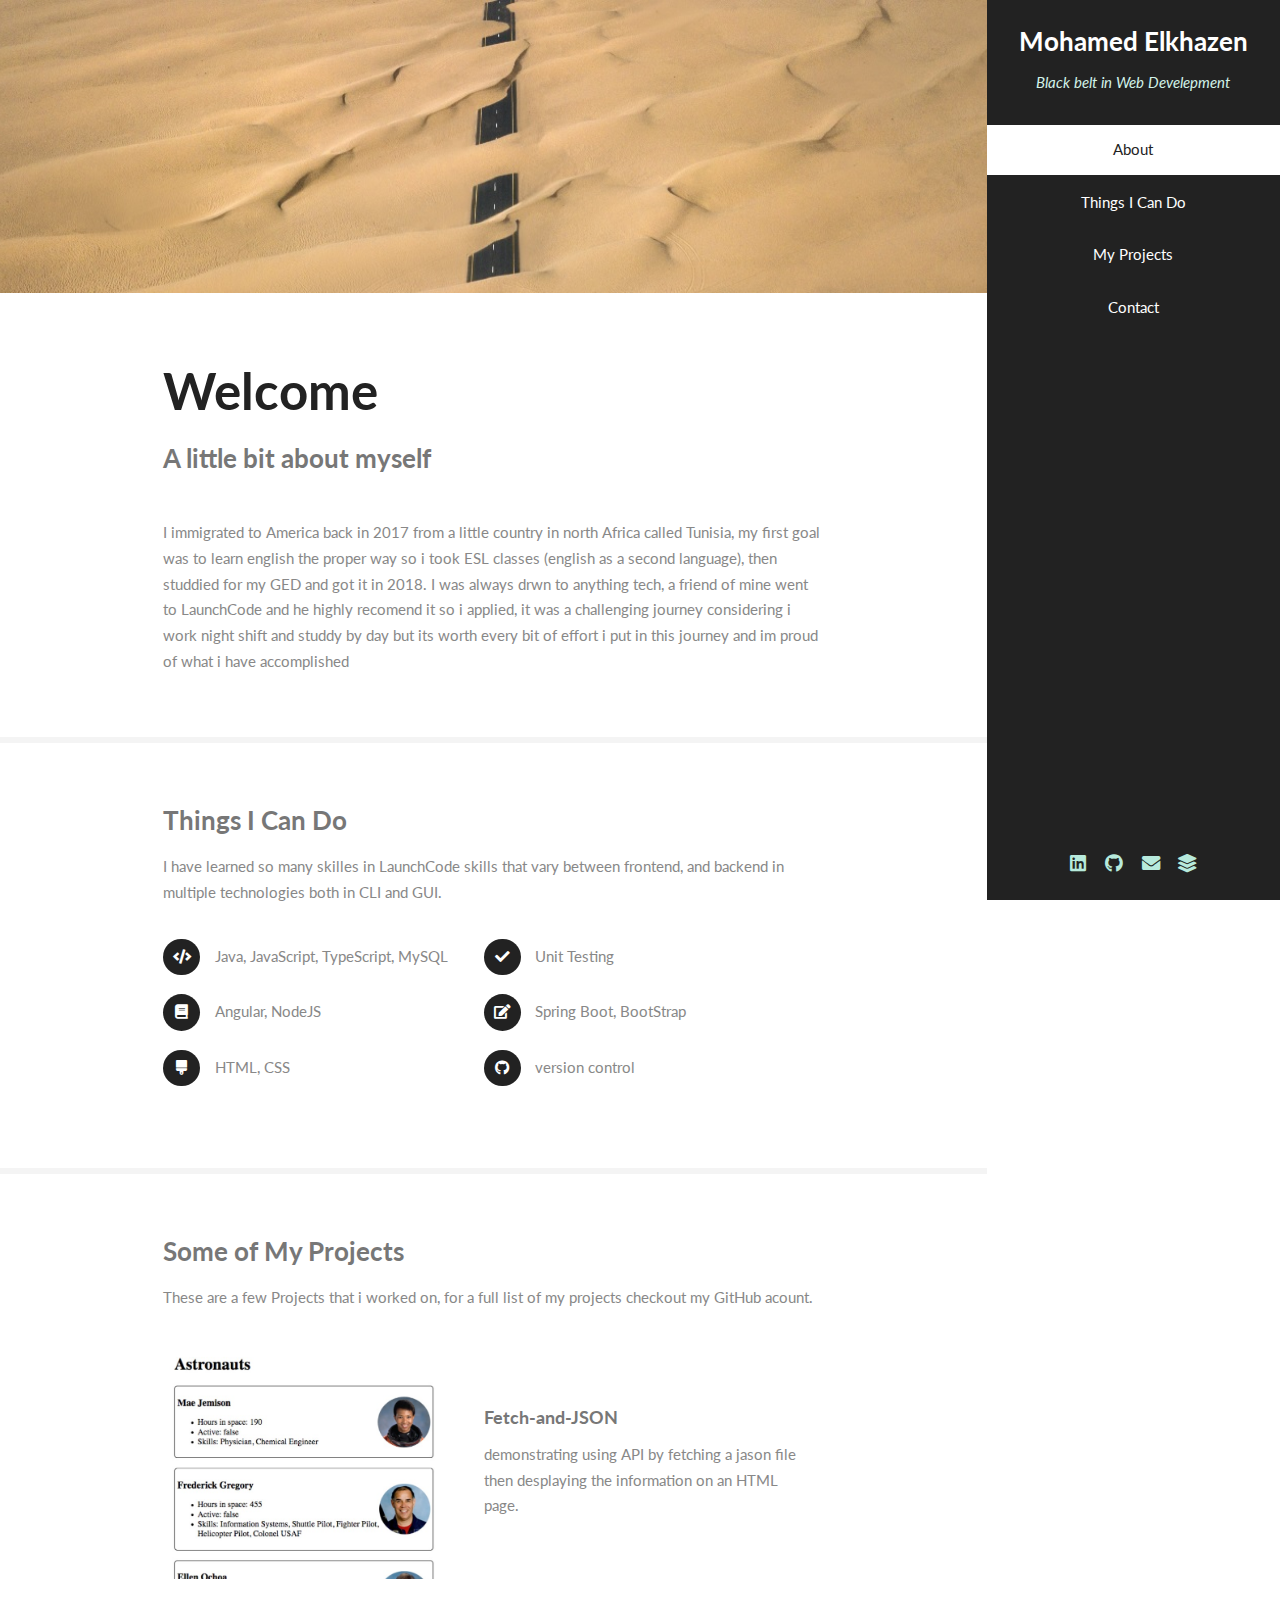
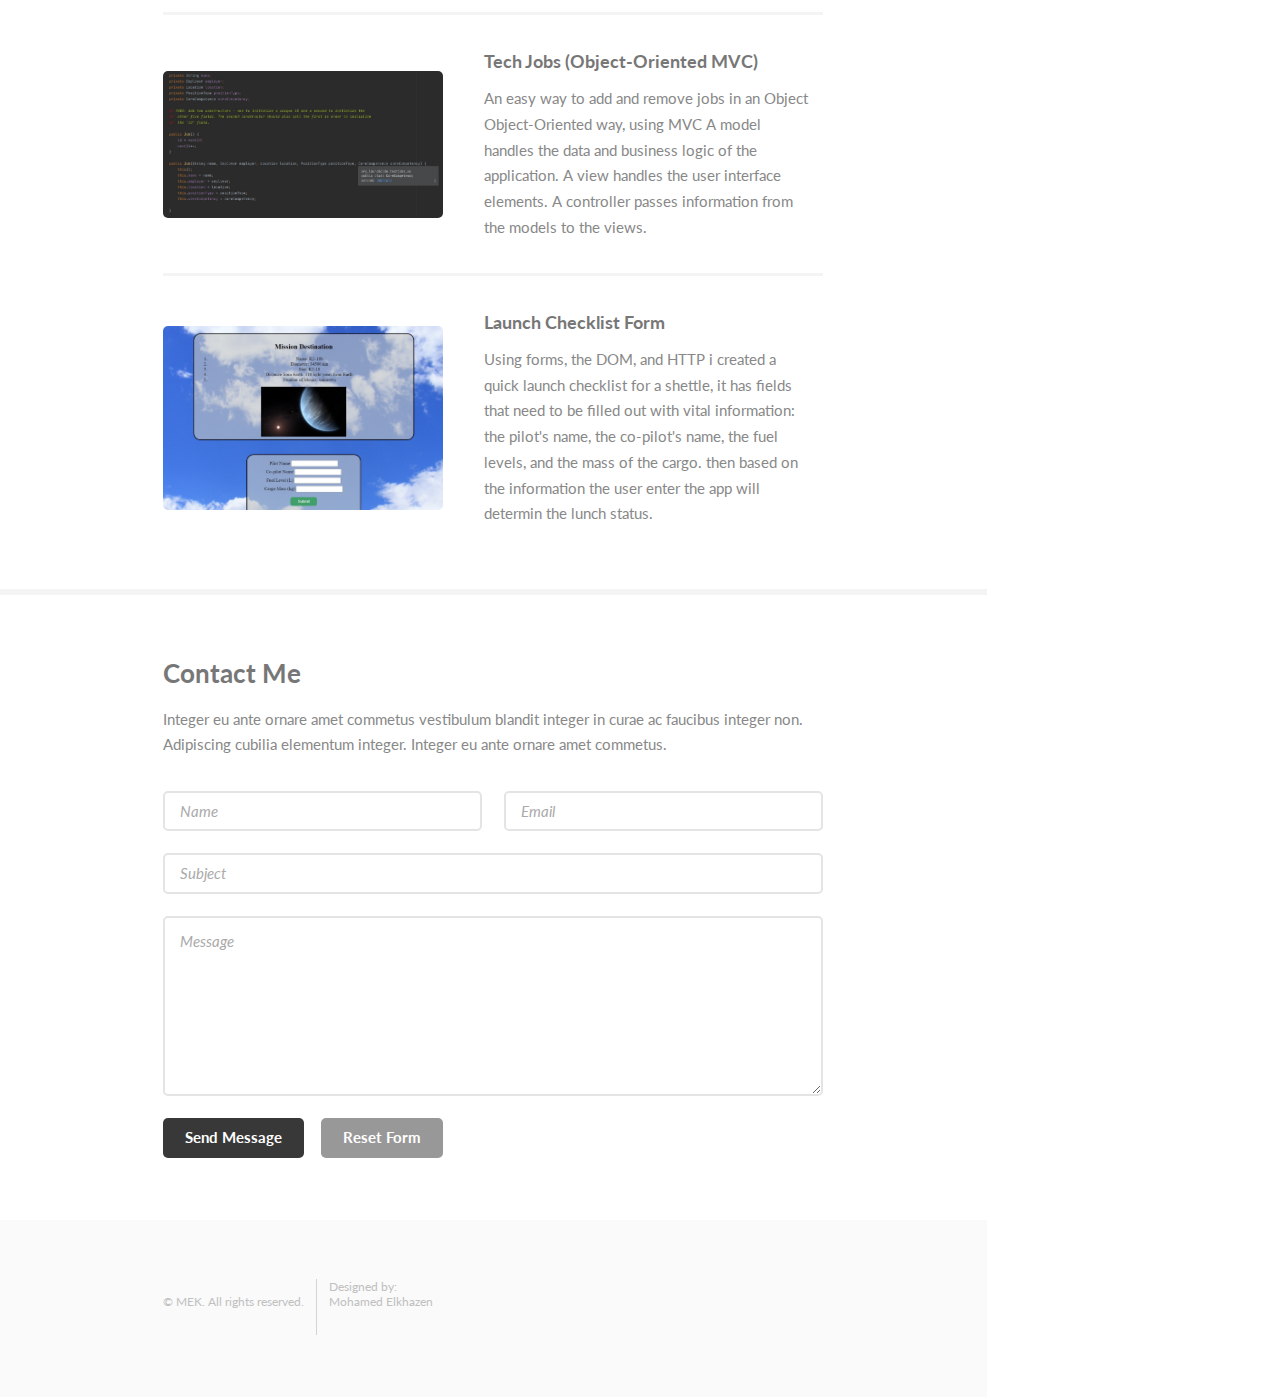
==== commit 0c2da4a8: "apdated project links and deleated the files" ====
--- a/index.html
+++ b/index.html
@@ -76,24 +76,24 @@
 									<p>These are a few Projects that i worked on, for a full list of my projects checkout my GitHub acount.</p>
 									<div class="features">
 										<article>
-											<a href="#" class="image"><img src="images/pic01.jpg" alt="" /></a>
+											<a href="https://melkhazen.github.io/Fetch-and-JSON-Studio/" target="_blank" class="image"><img src="images/pic01.jpg" alt="" /></a>
 											<div class="inner">
-												<h4>Possibly broke spacetime</h4>
-												<p>Integer eu ante ornare amet commetus vestibulum blandit integer in curae ac faucibus integer adipiscing ornare amet.</p>
+												<h4>Fetch-and-JSON</h4>
+												<p>demonstrating using API by fetching a jason file then desplaying the information on an HTML page.</p>
 											</div>
 										</article>
 										<article>
-											<a href="#" class="image"><img src="images/pic02.jpg" alt="" /></a>
+											<a href="https://github.com/melkhazen/java-web-dev-techjobs-oo" target="_blank" class="image"><img src="images/pic02.jpg" alt="" /></a>
 											<div class="inner">
-												<h4>Terraformed a small moon</h4>
-												<p>Integer eu ante ornare amet commetus vestibulum blandit integer in curae ac faucibus integer adipiscing ornare amet.</p>
+												<h4> Tech Jobs (Object-Oriented MVC)</h4>
+												<p>An easy way to add and remove jobs in an Object Object-Oriented way, using MVC A model handles the data and business logic of the application. A view handles the user interface elements. A controller passes information from the models to the views.</p>
 											</div>
 										</article>
 										<article>
-											<a href="#" class="image"><img src="images/pic03.jpg" alt="" /></a>
+											<a href="https://melkhazen.github.io/Launch-Checklist-Form/" target="_blank" class="image"><img src="images/pic03.jpg" alt="" /></a>
 											<div class="inner">
-												<h4>Snapped dark matter in the wild</h4>
-												<p>Integer eu ante ornare amet commetus vestibulum blandit integer in curae ac faucibus integer adipiscing ornare amet.</p>
+												<h4>Launch Checklist Form</h4>
+												<p>Using forms, the DOM, and HTTP i created a quick launch checklist for a shettle, it has fields that need to be filled out with vital information: the pilot's name, the co-pilot's name, the fuel levels, and the mass of the cargo. then based on the information the user enter the app will determin the lunch status.</p>
 											</div>
 										</article>
 									</div>
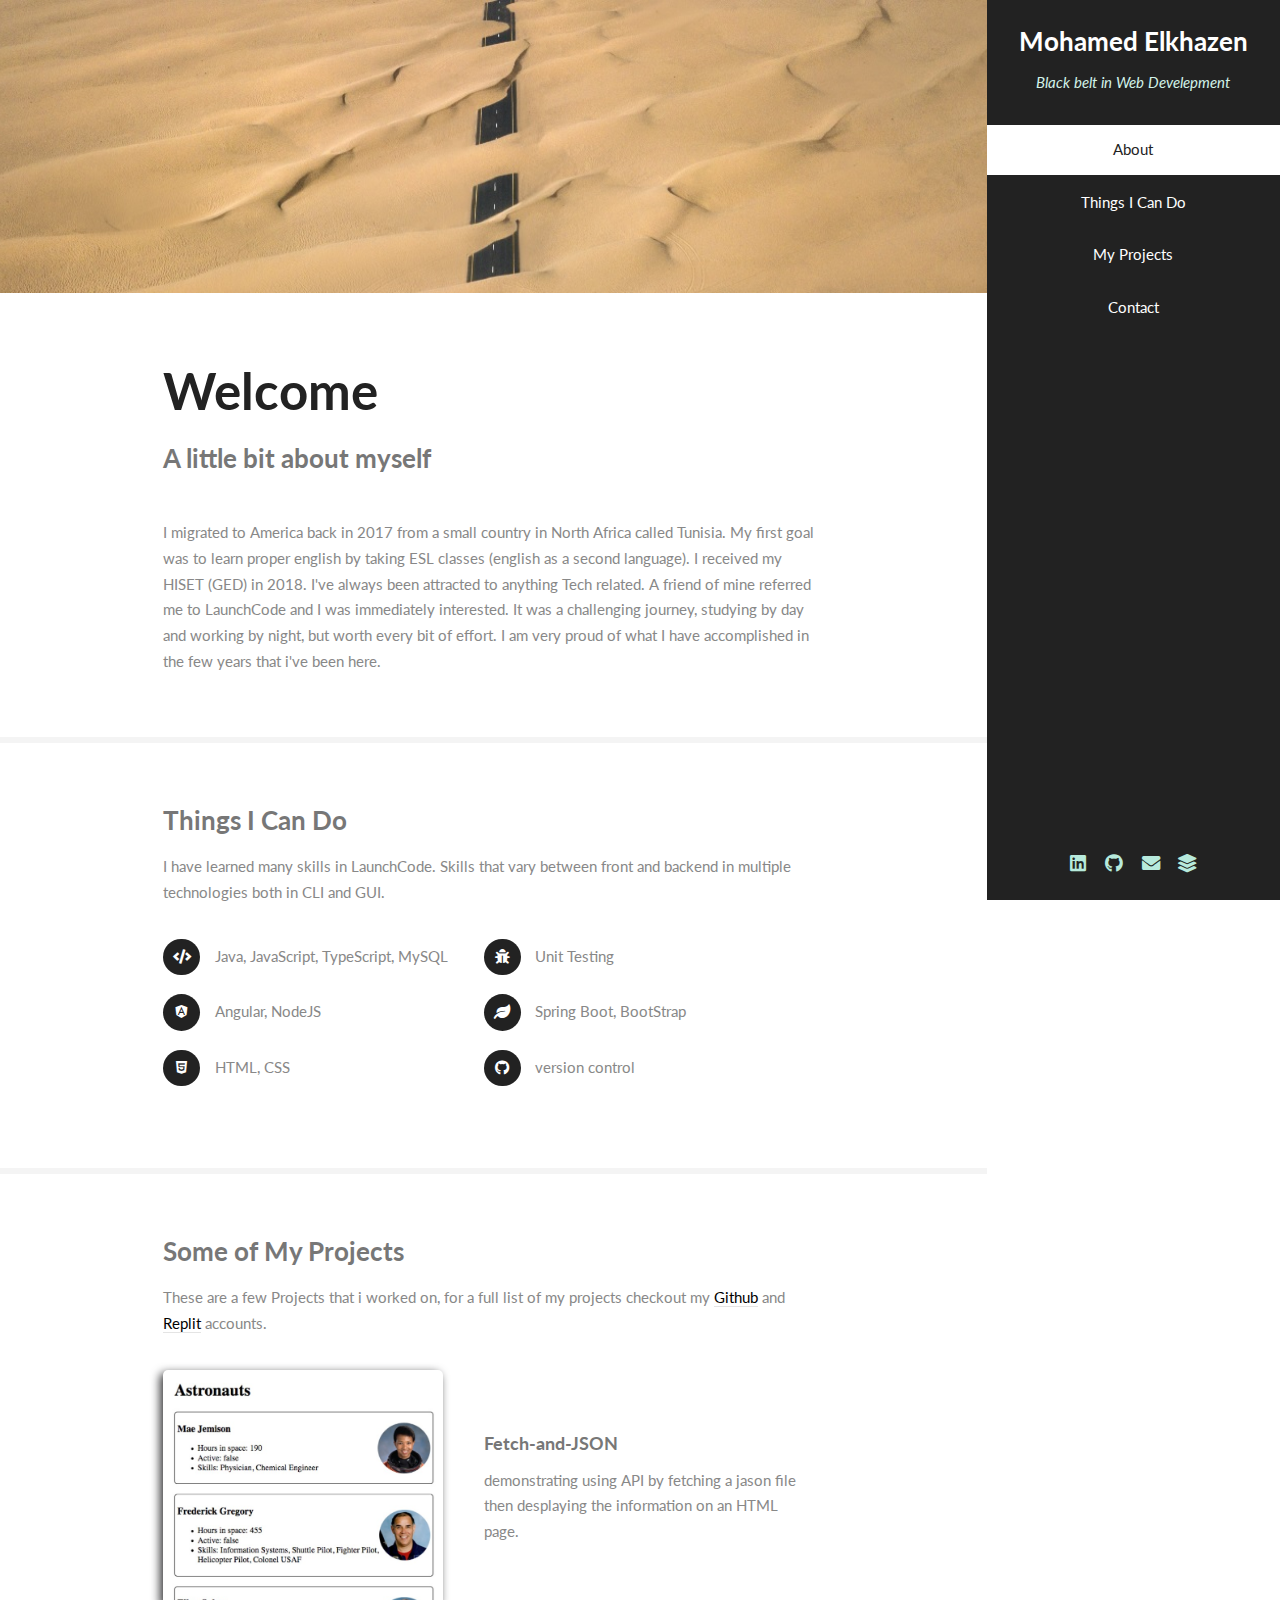
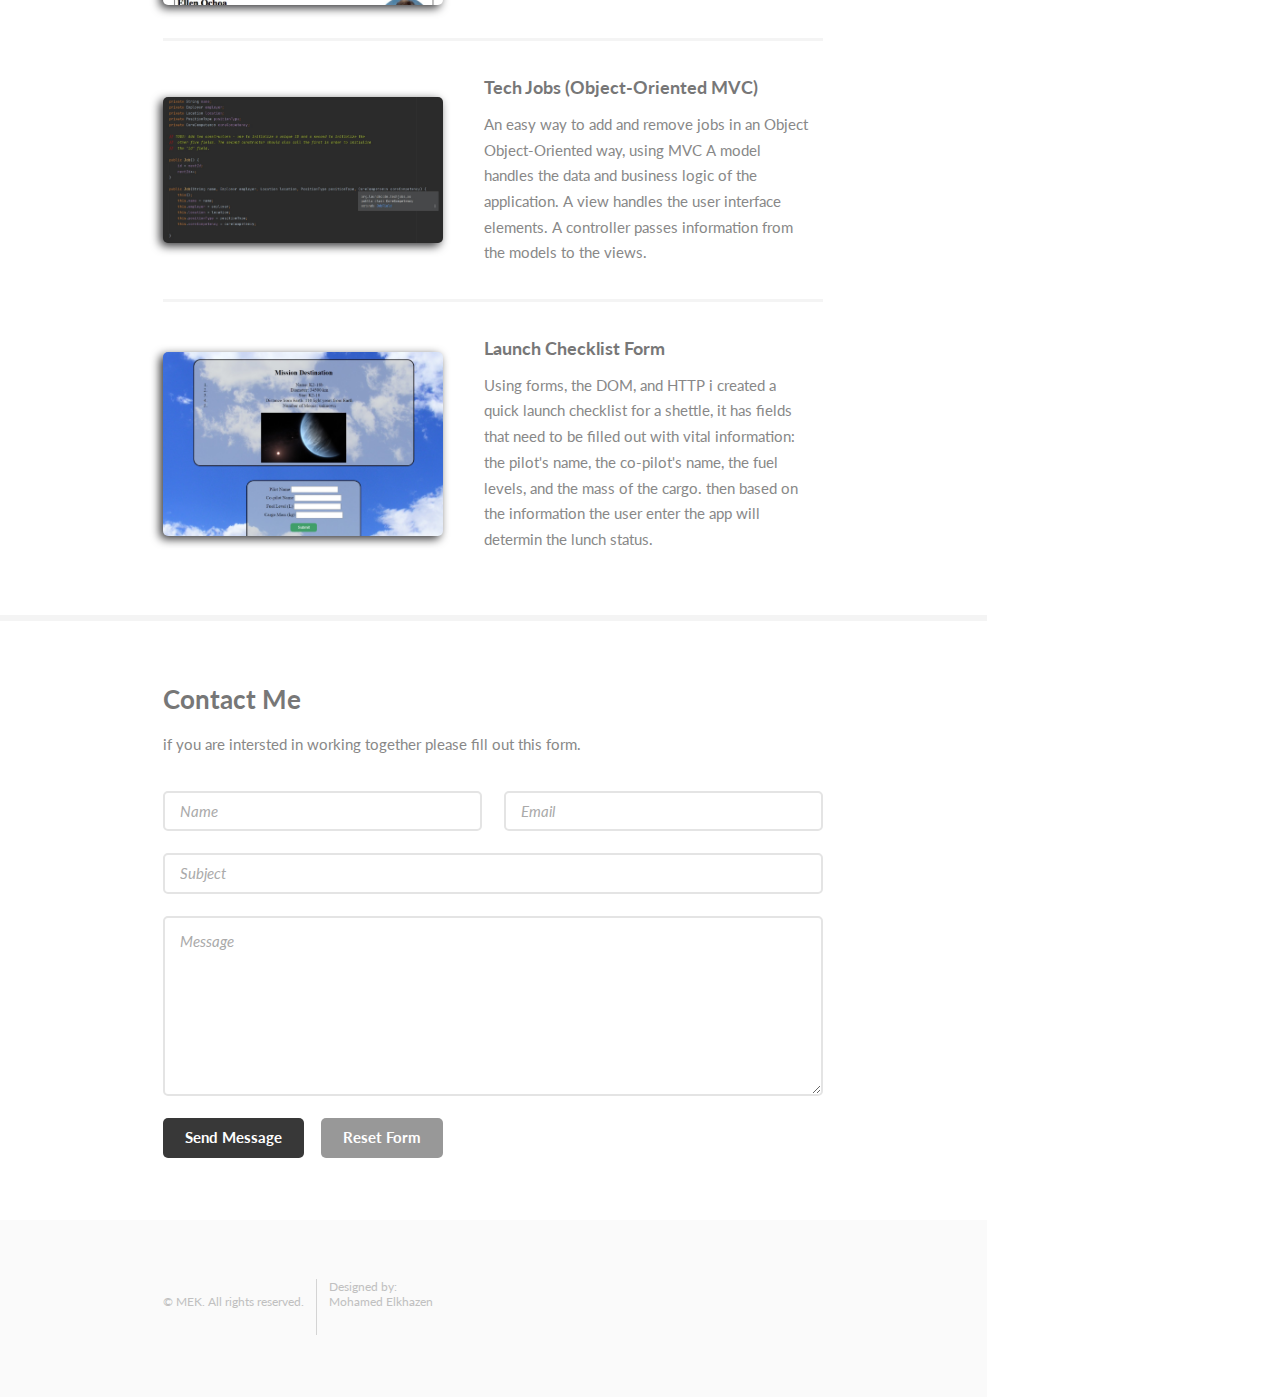
==== commit 0f3a8f3a: "fixed some fonte awesome icons and some typos, added transition to project links images" ====
--- a/index.html
+++ b/index.html
@@ -17,10 +17,10 @@
 				</header>
 				<nav id="nav">
 					<ul>
-						<li><a href="#one" class="active">About</a></li>
-						<li><a href="#two">Things I Can Do</a></li>
-						<li><a href="#three">My Projects</a></li>
-						<li><a href="#four">Contact</a></li>
+						<li><a href="#about" class="active">About</a></li>
+						<li><a href="#things-i-can-do">Things I Can Do</a></li>
+						<li><a href="#some-of-my-projects">My Projects</a></li>
+						<li><a href="#contact-me">Contact</a></li>
 					</ul>
 				</nav>
 				<footer>
@@ -40,40 +40,40 @@
 					<div id="main">
 
 						<!-- One -->
-							<section id="one">
+							<section>
 								<div class="image main" data-position="center">
 									<img src="images/banner.jpg" alt="" />
 								</div>
 								<div class="container">
 									<header class="major">
-										<h2>Welcome</h2>
+										<h2 id="about">Welcome</h2>
 										<p>A little bit about myself</p>
 									</header>
-									<p>I immigrated to America back in 2017 from a little country in north Africa called Tunisia, my first goal was to learn english the proper way so i took ESL classes (english as a second language), then studdied for my GED and got it in 2018. I was always drwn to anything tech, a friend of mine went to LaunchCode and he highly recomend it so i applied, it was a challenging journey considering i work night shift and studdy by day but its worth every bit of effort i put in this journey and im proud of what i have accomplished</p>
+									<p>I migrated to America back in 2017 from a small country in North Africa called Tunisia. My first goal was to learn proper english by taking ESL classes (english as a second language). I received my HISET (GED) in 2018. I've always been attracted to anything Tech related. A friend of mine referred me to LaunchCode and I was immediately interested. It was a challenging journey, studying by day and working by night, but worth every bit of effort. I am very proud of what I have accomplished in the few years that i've been here.</p>
 								</div>
 							</section>
 
 						<!-- Two -->
-							<section id="two">
+							<section id="things-i-can-do">
 								<div class="container">
 									<h3>Things I Can Do</h3>
-									<p>I have learned so many skilles in LaunchCode skills that vary between frontend, and backend in multiple technologies both in CLI and GUI.</p>
+									<p>I have learned many skills in LaunchCode. Skills that vary between front and backend in multiple technologies both in CLI and GUI.</p>
 									<ul class="feature-icons">
 										<li class="icon solid fa-code">Java, JavaScript, TypeScript, MySQL</li>
-										<li class="icon solid fa-check">Unit Testing</li>
-										<li class="icon solid fa-book">Angular, NodeJS </li>
-										<li class="icon solid fa-edit">Spring Boot, BootStrap</li>
-										<li class="icon solid fa-brush">HTML, CSS</li>
+										<li class="icon solid fa-bug">Unit Testing</li>
+										<li class="icon brands fa-angular">Angular, NodeJS </li>
+										<li class="icon solid fa-leaf">Spring Boot, BootStrap</li>
+										<li class="icon brands fa-html5">HTML, CSS</li>
 										<li class="icon brands fa-github">version control</li>
 									</ul>
 								</div>
 							</section>
 
 						<!-- Three -->
-							<section id="three">
+							<section id="some-of-my-projects">
 								<div class="container">
 									<h3>Some of My Projects</h3>
-									<p>These are a few Projects that i worked on, for a full list of my projects checkout my GitHub acount.</p>
+									<p>These are a few Projects that i worked on, for a full list of my projects checkout my <a href="https://github.com/melkhazen" target="_blank" style="color: black;">Github</a> and <a href="https://replit.com/@alerton1" target="_blank" style="color: black;">Replit</a> accounts.</p>
 									<div class="features">
 										<article>
 											<a href="https://melkhazen.github.io/Fetch-and-JSON-Studio/" target="_blank" class="image"><img src="images/pic01.jpg" alt="" /></a>
@@ -101,10 +101,10 @@
 							</section>
 
 						<!-- Four -->
-							<section id="four">
+							<section id="contact-me">
 								<div class="container">
 									<h3>Contact Me</h3>
-									<p>Integer eu ante ornare amet commetus vestibulum blandit integer in curae ac faucibus integer non. Adipiscing cubilia elementum integer. Integer eu ante ornare amet commetus.</p>
+									<p>if you are intersted in working together please fill out this form.</p>
 									<form method="post" action="#">
 										<div class="row gtr-uniform">
 											<div class="col-6 col-12-xsmall"><input type="text" name="name" id="name" placeholder="Name" /></div>
--- a/assets/css/main.css
+++ b/assets/css/main.css
@@ -2044,6 +2044,8 @@
 
 /* Image */
 
+
+
 	.image {
 		border-radius: 5px;
 		border: 0;
@@ -2203,6 +2205,8 @@
 			.image.main img {
 				border-radius: 0;
 			}
+
+			
 
 /* List */
 
@@ -2664,7 +2668,13 @@
 			padding-right: 2.5em;
 			vertical-align: middle;
 			width: 48%;
-		}
+			filter: drop-shadow(-3px 3px 5px #343436);
+		}
+		.features article .image img:hover{
+			filter: contrast(110%) brightness(103%) drop-shadow(-2px 2px 3px #343436);
+			transition: .2s linear;
+		}
+
 
 			.features article .image img {
 				display: block;
